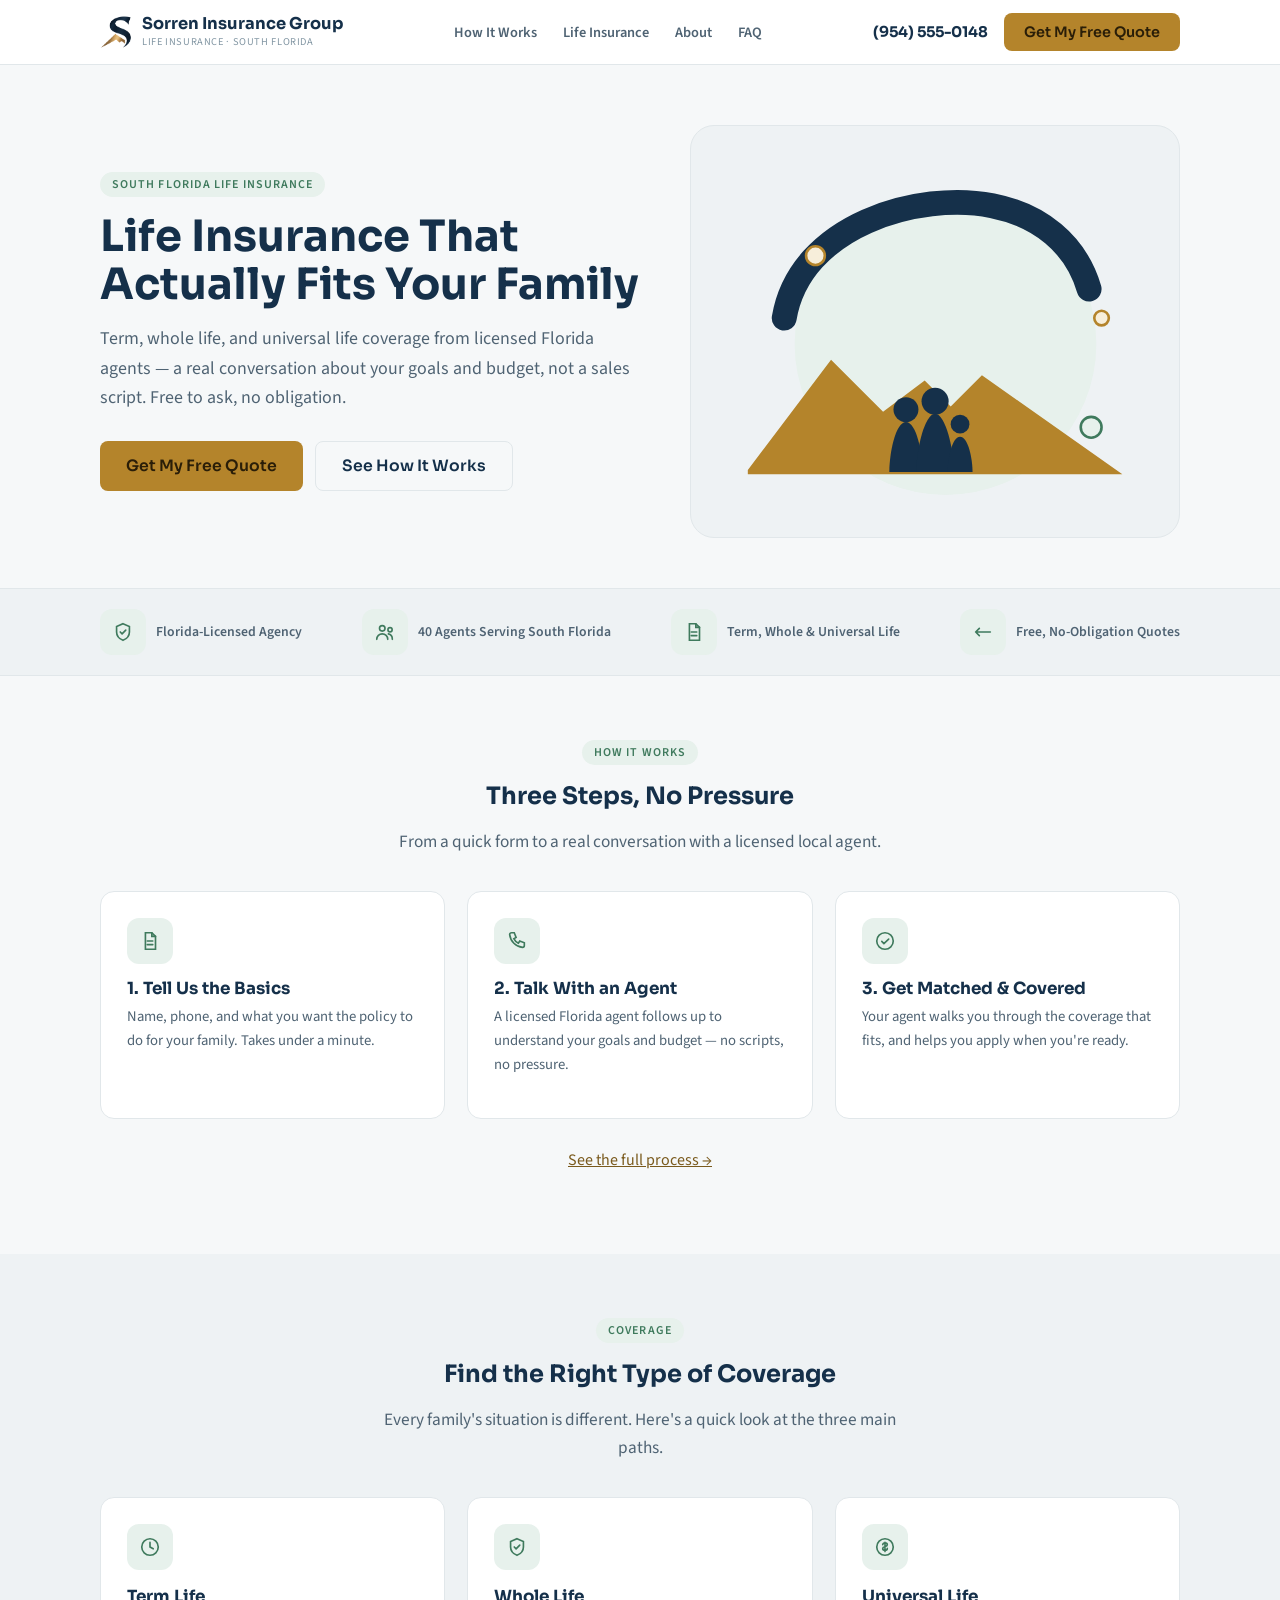
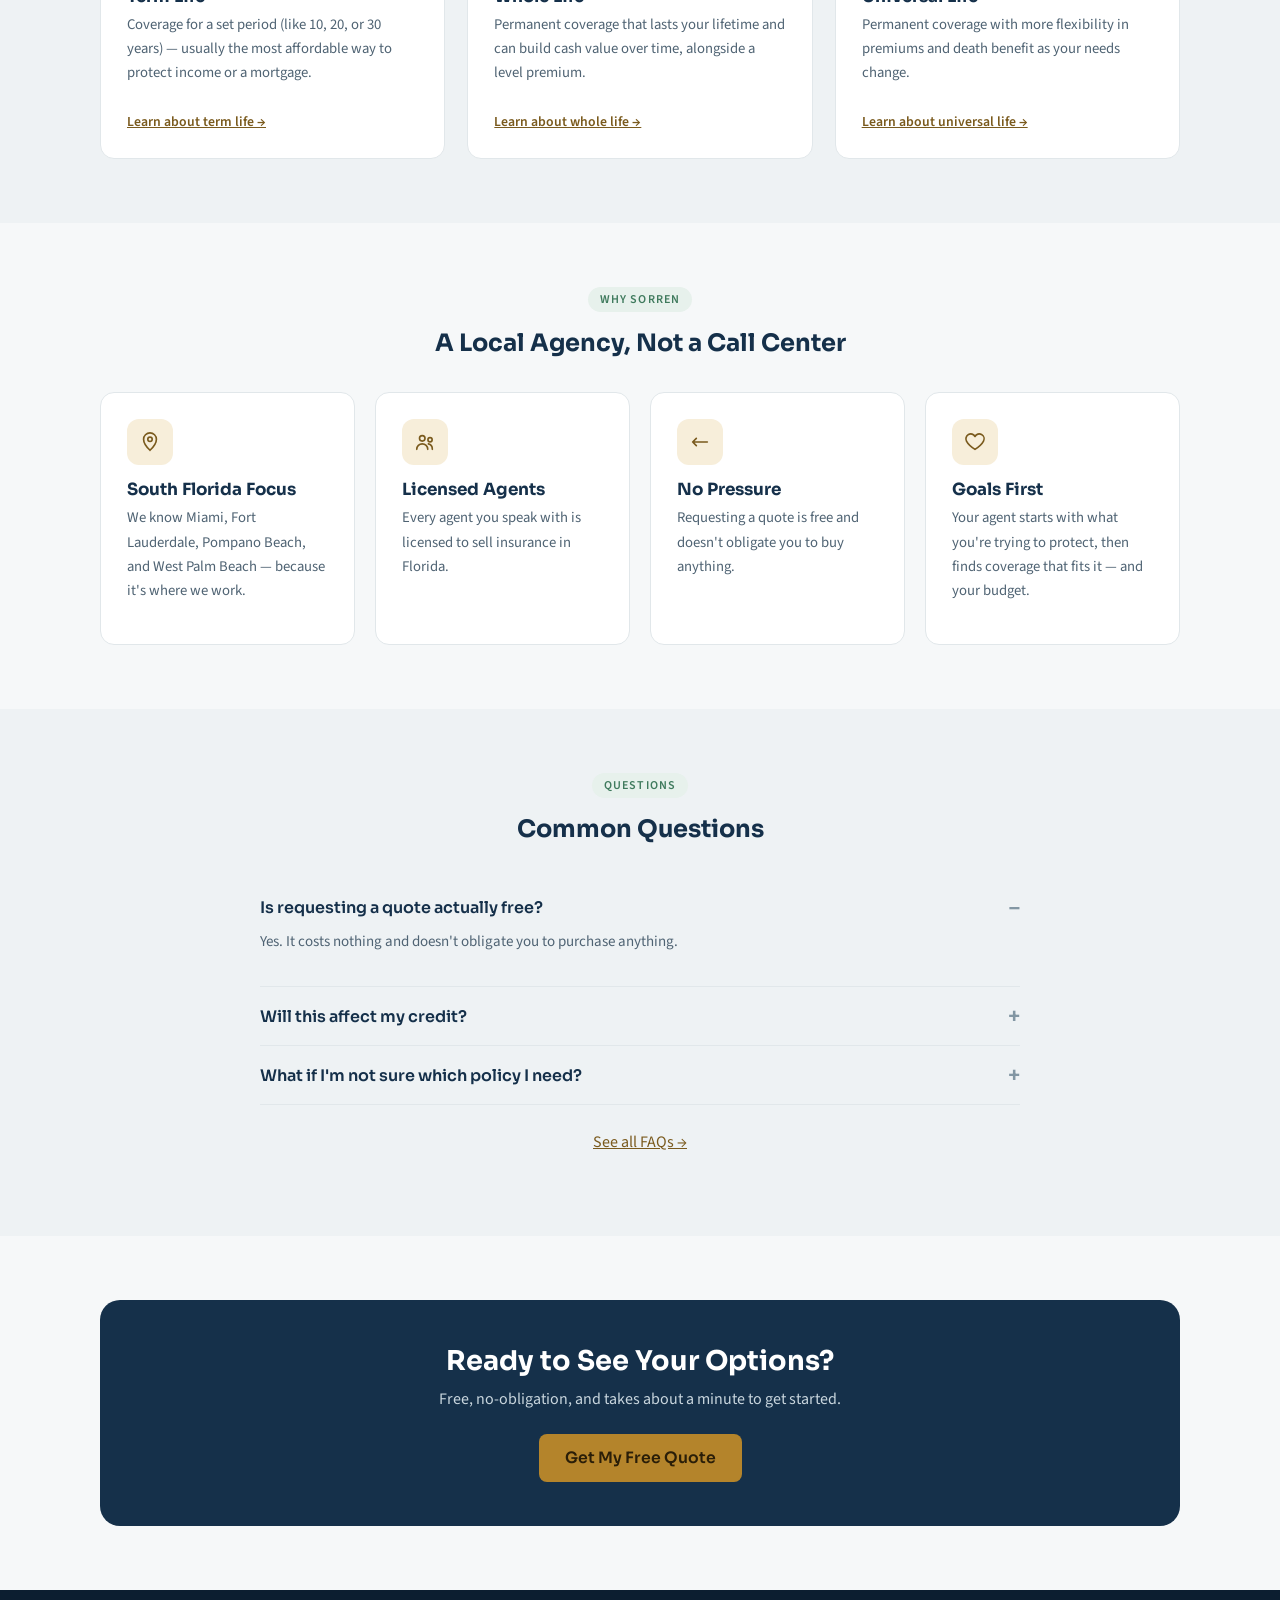
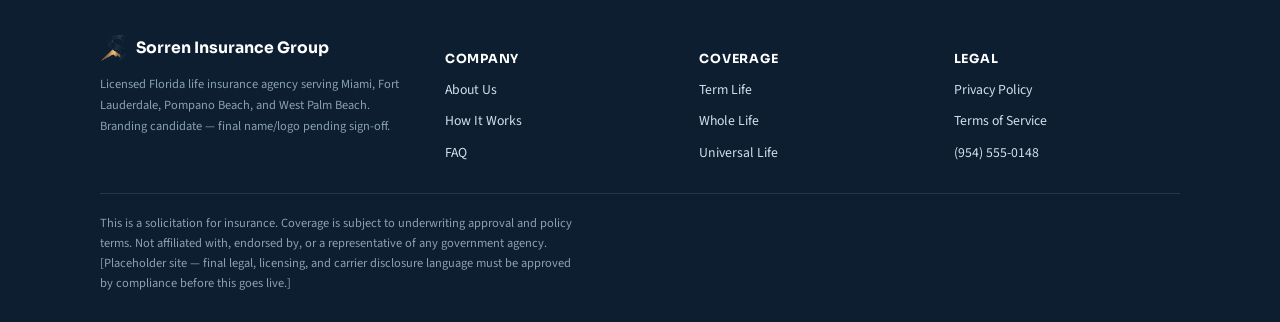
==== index.html @ 02ae3531 "Add files via upload" ====
<!doctype html>
<html lang="en">
<head>
<meta charset="utf-8">
<meta name="viewport" content="width=device-width,initial-scale=1">
<title>Sorren Insurance Group</title>
<style>

  :root{
    --navy:#15304A; --navy-deep:#0C1E30;
    --paper:#F6F8F9; --surface:#FFFFFF; --surface-2:#EEF2F4;
    --ink:#15304A; --ink-soft:#4F6373; --ink-faint:#8296A3;
    --line:#E1E7EA;
    --gold:#B4842B; --gold-soft:#F7EEDA; --gold-ink:#7A5A1D;
    --sage:#3F7A5D; --sage-soft:#E7F1EC;
    --warn:#A24E2E; --warn-soft:#F7E9E1;
    --link:#7A5A1D;
    --font-head:'Sora', 'Segoe UI', sans-serif;
    --font-body:'Source Sans 3', -apple-system, sans-serif;
  }
  @media (prefers-color-scheme: dark){
    :root:not([data-theme="light"]){
      --paper:#0B0E12; --surface:#14181D; --surface-2:#191E24;
      --ink:#ECEFF2; --ink-soft:#AEB8C2; --ink-faint:#77828C;
      --line:#262E36;
      --gold:#DDAE58; --gold-soft:#2C2313; --gold-ink:#E8C381;
      --sage:#6FB393; --sage-soft:#173327;
      --warn:#E08A63; --warn-soft:#3B2419;
      --navy:#8FB4D6;
      --link:#DDAE58;
    }
  }
  :root[data-theme="dark"]{
    --paper:#0B0E12; --surface:#14181D; --surface-2:#191E24;
    --ink:#ECEFF2; --ink-soft:#AEB8C2; --ink-faint:#77828C;
    --line:#262E36;
    --gold:#DDAE58; --gold-soft:#2C2313; --gold-ink:#E8C381;
    --sage:#6FB393; --sage-soft:#173327;
    --warn:#E08A63; --warn-soft:#3B2419;
    --navy:#8FB4D6;
    --link:#DDAE58;
  }
  @media (prefers-color-scheme: dark){
    :root:not([data-theme="light"]) .step-num{ background:var(--gold); color:#2A1E08; }
    :root:not([data-theme="light"]) .cta-banner{ background:var(--surface-2); border:1px solid var(--line); }
    :root:not([data-theme="light"]) .cta-banner h2{ color:var(--ink); }
    :root:not([data-theme="light"]) .cta-banner p{ color:var(--ink-soft); }
  }
  :root[data-theme="dark"] .step-num{ background:var(--gold); color:#2A1E08; }
  :root[data-theme="dark"] .cta-banner{ background:var(--surface-2); border:1px solid var(--line); }
  :root[data-theme="dark"] .cta-banner h2{ color:var(--ink); }
  :root[data-theme="dark"] .cta-banner p{ color:var(--ink-soft); }
  *{ box-sizing:border-box; }
  body{ background:var(--paper); color:var(--ink); font-family:var(--font-body); margin:0; }
  h1,h2,h3{ font-family:var(--font-head); color:var(--ink); text-wrap:balance; margin:0; }
  p,li{ color:var(--ink-soft); line-height:1.65; }
  a{ color:var(--link); }
  .wrap{ max-width:1120px; margin:0 auto; padding-inline:20px; }
  img{ max-width:100%; }
  [hidden]{ display:none !important; }


  header.site{ border-bottom:1px solid var(--line); background:var(--surface); position:sticky; top:0; z-index:20; }
  .nav-row{ display:flex; align-items:center; justify-content:space-between; gap:20px; padding-block:13px; }
  .brand{ display:flex; align-items:center; gap:10px; text-decoration:none; flex:none; }
  .brand img{ width:32px; height:34px; display:block; }
  .brand-name{ font-family:var(--font-head); font-weight:700; font-size:1.02rem; color:var(--ink); line-height:1.15; }
  .brand-sub{ font-size:.65rem; color:var(--ink-faint); letter-spacing:.06em; text-transform:uppercase; }
  nav.main-nav{ display:flex; align-items:center; gap:26px; }
  nav.main-nav a{ font-size:.9rem; font-weight:600; color:var(--ink-soft); text-decoration:none; }
  nav.main-nav a:hover{ color:var(--ink); }
  nav.main-nav a.current{ color:var(--gold-ink); }
  .nav-right{ display:flex; align-items:center; gap:16px; flex:none; }
  .nav-phone{ font-family:var(--font-head); font-weight:700; color:var(--navy); font-size:.92rem; text-decoration:none; white-space:nowrap; }
  .btn{ font-family:var(--font-head); font-weight:600; font-size:.9rem; padding:10px 20px; border-radius:8px; border:none; cursor:pointer; text-decoration:none; display:inline-flex; align-items:center; gap:8px; white-space:nowrap; }
  .btn-primary{ background:var(--gold); color:#2A1E08; }
  .btn-ghost{ background:transparent; color:var(--navy); border:1.5px solid var(--line); }
  .nav-toggle{ display:none; }
  @media (max-width:900px){
    nav.main-nav{ display:none; }
    .nav-phone{ display:none; }
  }

  section{ padding-block:64px; }
  section.tight{ padding-block:40px; }
  .eyebrow{ font-family:var(--font-body); font-size:.75rem; font-weight:600; letter-spacing:.09em; text-transform:uppercase; color:var(--sage); background:var(--sage-soft); display:inline-block; padding:4px 12px; border-radius:99px; margin-bottom:16px; }
  .center{ text-align:center; }
  .lede{ font-size:1.08rem; max-width:60ch; }
  .lede.center{ margin-inline:auto; }

  .icon-badge{ width:46px; height:46px; border-radius:12px; background:var(--sage-soft); color:var(--sage); display:flex; align-items:center; justify-content:center; flex:none; }
  .icon-badge svg{ width:22px; height:22px; }
  .icon-badge.gold{ background:var(--gold-soft); color:var(--gold-ink); }

  .grid-3{ display:grid; grid-template-columns:repeat(3,1fr); gap:22px; }
  .grid-4{ display:grid; grid-template-columns:repeat(4,1fr); gap:20px; }
  @media (max-width:900px){ .grid-3, .grid-4{ grid-template-columns:repeat(2,1fr); } }
  @media (max-width:600px){ .grid-3, .grid-4{ grid-template-columns:1fr; } }

  .card{ background:var(--surface); border:1px solid var(--line); border-radius:14px; padding:26px; }
  .card h3{ font-size:1.05rem; margin-top:14px; }
  .card p{ font-size:.92rem; margin-top:6px; }

  .trust-bar{ background:var(--surface-2); border-block:1px solid var(--line); }
  .trust-row{ display:flex; justify-content:space-between; gap:20px; padding-block:20px; flex-wrap:wrap; }
  .trust-item{ display:flex; align-items:center; gap:10px; font-size:.86rem; color:var(--ink-soft); font-weight:600; }
  .trust-item svg{ flex:none; color:var(--sage); }

  .step-row{ display:flex; gap:18px; align-items:flex-start; }
  .step-num{ width:38px; height:38px; border-radius:50%; background:var(--navy); color:#fff; font-family:var(--font-head); font-weight:700; display:flex; align-items:center; justify-content:center; flex:none; font-size:.95rem; }

  details{ border-bottom:1px solid var(--line); padding-block:16px; }
  summary{ font-family:var(--font-head); font-weight:600; cursor:pointer; font-size:1rem; list-style:none; display:flex; justify-content:space-between; align-items:center; gap:12px; color:var(--ink); }
  summary::-webkit-details-marker{ display:none; }
  summary::after{ content:"+"; font-size:1.3rem; color:var(--ink-faint); flex:none; }
  details[open] summary::after{ content:"\2013"; }
  details p{ margin-top:10px; font-size:.94rem; max-width:70ch; }

  table.compare{ width:100%; border-collapse:collapse; font-size:.9rem; background:var(--surface); border-radius:12px; overflow:hidden; border:1px solid var(--line); }
  table.compare th, table.compare td{ text-align:left; padding:13px 14px; border-bottom:1px solid var(--line); vertical-align:top; }
  table.compare th{ font-family:var(--font-head); background:var(--surface-2); color:var(--ink); font-size:.85rem; }
  table.compare tr:last-child td{ border-bottom:none; }
  .table-scroll{ overflow-x:auto; }

  .cta-banner{ background:var(--navy); border-radius:20px; padding:44px 36px; text-align:center; }
  .cta-banner h2{ color:#fff; font-size:1.7rem; }
  .cta-banner p{ color:#C9D6DE; margin-top:8px; }

  .disclaimer-inline{ background:var(--warn-soft); border:1px solid var(--warn); border-radius:12px; padding:14px 18px; font-size:.84rem; color:var(--warn); margin-block:18px; }

  footer.site{ background:var(--navy-deep); color:#B9CADA; padding-block:44px 28px; font-size:.85rem; }
  .footer-grid{ display:grid; grid-template-columns:1.4fr 1fr 1fr 1fr; gap:28px; padding-bottom:28px; }
  @media (max-width:760px){ .footer-grid{ grid-template-columns:1fr 1fr; } }
  .footer-brand{ display:flex; align-items:center; gap:10px; margin-bottom:10px; }
  .footer-brand img{ width:26px; height:28px; }
  .footer-brand-name{ font-family:var(--font-head); font-weight:700; color:#fff; font-size:.98rem; }
  footer.site h4{ font-family:var(--font-head); color:#fff; font-size:.78rem; text-transform:uppercase; letter-spacing:.06em; margin-bottom:12px; }
  footer.site ul{ list-style:none; padding:0; margin:0; display:flex; flex-direction:column; gap:9px; }
  footer.site a{ color:#CFE0EC; text-decoration:none; font-size:.86rem; }
  footer.site a:hover{ text-decoration:underline; }
  footer.site .fine{ color:#89A0B3; font-size:.78rem; }
  .footer-bottom{ border-top:1px solid #22374A; padding-top:20px; display:flex; justify-content:space-between; gap:16px; flex-wrap:wrap; }
  .footer-legal{ color:#8BA0B2; max-width:80ch; line-height:1.6; font-size:.78rem; }


  .hero{ padding-block:60px 50px; }
  .hero-grid{ display:grid; grid-template-columns:1.05fr .95fr; gap:48px; align-items:center; }
  @media (max-width:900px){ .hero-grid{ grid-template-columns:1fr; } }
  .hero h1{ font-size:2.7rem; line-height:1.1; }
  .hero .lede{ margin-top:16px; font-size:1.12rem; }
  .hero-actions{ display:flex; gap:12px; margin-top:28px; flex-wrap:wrap; }
  .hero-actions .btn{ padding:14px 26px; font-size:.98rem; }
  .hero-art{ background:var(--surface-2); border:1px solid var(--line); border-radius:24px; padding:36px; }
  .hero-art svg{ width:100%; height:auto; }
  .section-head{ max-width:640px; margin-bottom:34px; }
  .section-head.center{ margin-inline:auto; }
  .steps-preview{ display:grid; grid-template-columns:repeat(3,1fr); gap:22px; margin-top:30px; }
  @media (max-width:760px){ .steps-preview{ grid-template-columns:1fr; } }
  .type-card h3{ margin-top:16px; }
  .type-card a.learn{ font-size:.86rem; font-weight:600; display:inline-block; margin-top:12px; }
  .faq-preview details{ max-width:760px; margin-inline:auto; }

</style>
<link rel="stylesheet" href="https://fonts.googleapis.com/css2?family=Sora:wght@600;700;800&family=Source+Sans+3:wght@400;500;600&display=swap">
</head>
<body>

<header class="site">
  <div class="wrap nav-row">
    <a class="brand" href="index.html">
      <img src="[data-uri]" alt="Sorren Insurance Group" class="" width="39" height="34">
      <div>
        <div class="brand-name">Sorren Insurance Group</div>
        <div class="brand-sub">Life Insurance · South Florida</div>
      </div>
    </a>
    <nav class="main-nav">
      <a href="how-it-works.html">How It Works</a>
      <a href="life-insurance.html">Life Insurance</a>
      <a href="about.html">About</a>
      <a href="faq.html">FAQ</a>
    </nav>
    <div class="nav-right">
      <a class="nav-phone" href="tel:19545550148">(954) 555-0148</a>
      <a class="btn btn-primary" href="get-quote.html">Get My Free Quote</a>
    </div>
  </div>
</header>


<section class="hero">
  <div class="wrap hero-grid">
    <div>
      <span class="eyebrow">South Florida Life Insurance</span>
      <h1>Life Insurance That Actually Fits Your Family</h1>
      <p class="lede">Term, whole life, and universal life coverage from licensed Florida agents — a real conversation about your goals and budget, not a sales script. Free to ask, no obligation.</p>
      <div class="hero-actions">
        <a class="btn btn-primary" href="get-quote.html">Get My Free Quote</a>
        <a class="btn btn-ghost" href="how-it-works.html">See How It Works</a>
      </div>
    </div>
    <div class="hero-art" aria-hidden="true">
      <svg viewBox="0 0 400 320" fill="none">
        <circle cx="210" cy="175" r="145" fill="var(--sage-soft)"/>
        <path d="M20 300 L20 296 L100 190 L150 240 L190 210 L215 235 L245 205 L380 300 Z" fill="var(--gold)"/>
        <path d="M55 150 C 70 60, 185 28, 255 42 C 300 51, 335 78, 348 122" stroke="var(--navy)" stroke-width="24" stroke-linecap="round" fill="none"/>
        <g fill="var(--navy)">
          <circle cx="172" cy="238" r="12"/>
          <path d="M156 298 C156 280 162 250 172 250 C182 250 188 280 188 298 Z"/>
          <circle cx="200" cy="230" r="13"/>
          <path d="M182 298 C182 276 190 242 200 242 C210 242 218 276 218 298 Z"/>
          <circle cx="224" cy="252" r="9"/>
          <path d="M212 298 C212 286 216 264 224 264 C232 264 236 286 236 298 Z"/>
        </g>
        <circle cx="85" cy="90" r="9" fill="var(--gold-soft)" stroke="var(--gold)" stroke-width="2.5"/>
        <circle cx="350" cy="255" r="10" fill="var(--sage-soft)" stroke="var(--sage)" stroke-width="2.5"/>
        <circle cx="360" cy="150" r="7" fill="var(--gold-soft)" stroke="var(--gold)" stroke-width="2.5"/>
      </svg>
    </div>
  </div>
</section>

<div class="trust-bar">
  <div class="wrap trust-row">
    <div class="trust-item"><div class="icon-badge"><svg viewBox="0 0 24 24" fill="none" stroke="currentColor" stroke-width="1.8"><path d="M12 3l7 3v6c0 4.5-3 7.5-7 9-4-1.5-7-4.5-7-9V6l7-3z"/><path d="M9 12l2 2 4-4" stroke-linecap="round" stroke-linejoin="round"/></svg></div> Florida-Licensed Agency</div>
    <div class="trust-item"><div class="icon-badge"><svg viewBox="0 0 24 24" fill="none" stroke="currentColor" stroke-width="1.8"><circle cx="9" cy="8" r="3"/><path d="M3 20c0-3.3 2.7-6 6-6s6 2.7 6 6" stroke-linecap="round"/><circle cx="17.5" cy="9.5" r="2.3"/><path d="M15.7 14.1c2.5.4 4.3 2.4 4.3 5.9" stroke-linecap="round"/></svg></div> 40 Agents Serving South Florida</div>
    <div class="trust-item"><div class="icon-badge"><svg viewBox="0 0 24 24" fill="none" stroke="currentColor" stroke-width="1.8"><path d="M7 3h7l4 4v14H7z"/><path d="M14 3v4h4M9 12h6M9 16h6" stroke-linecap="round"/></svg></div> Term, Whole &amp; Universal Life</div>
    <div class="trust-item"><div class="icon-badge"><svg viewBox="0 0 24 24" fill="none" stroke="currentColor" stroke-width="1.8"><path d="M4 12h16M4 12l4-4M4 12l4 4" stroke-linecap="round" stroke-linejoin="round"/></svg></div> Free, No-Obligation Quotes</div>
  </div>
</div>

<section>
  <div class="wrap">
    <div class="section-head center">
      <span class="eyebrow">How It Works</span>
      <h2>Three Steps, No Pressure</h2>
      <p class="lede center">From a quick form to a real conversation with a licensed local agent.</p>
    </div>
    <div class="steps-preview">
      <div class="card">
        <div class="icon-badge"><svg viewBox="0 0 24 24" fill="none" stroke="currentColor" stroke-width="1.8"><path d="M7 3h7l4 4v14H7z"/><path d="M14 3v4h4M9 12h6M9 16h6" stroke-linecap="round"/></svg></div>
        <h3>1. Tell Us the Basics</h3>
        <p>Name, phone, and what you want the policy to do for your family. Takes under a minute.</p>
      </div>
      <div class="card">
        <div class="icon-badge"><svg viewBox="0 0 24 24" fill="none" stroke="currentColor" stroke-width="1.8"><path d="M6 3h3l2 5-2.5 1.5a11 11 0 0 0 5 5L15 12l5 2v3a2 2 0 0 1-2 2A16 16 0 0 1 4 5a2 2 0 0 1 2-2z"/></svg></div>
        <h3>2. Talk With an Agent</h3>
        <p>A licensed Florida agent follows up to understand your goals and budget — no scripts, no pressure.</p>
      </div>
      <div class="card">
        <div class="icon-badge"><svg viewBox="0 0 24 24" fill="none" stroke="currentColor" stroke-width="1.8"><circle cx="12" cy="12" r="9"/><path d="M8.5 12.5l2.3 2.3L16 10" stroke-linecap="round" stroke-linejoin="round"/></svg></div>
        <h3>3. Get Matched &amp; Covered</h3>
        <p>Your agent walks you through the coverage that fits, and helps you apply when you're ready.</p>
      </div>
    </div>
    <p class="center" style="margin-top:28px;"><a href="how-it-works.html">See the full process →</a></p>
  </div>
</section>

<section style="background:var(--surface-2);">
  <div class="wrap">
    <div class="section-head center">
      <span class="eyebrow">Coverage</span>
      <h2>Find the Right Type of Coverage</h2>
      <p class="lede center">Every family's situation is different. Here's a quick look at the three main paths.</p>
    </div>
    <div class="grid-3">
      <div class="card type-card">
        <div class="icon-badge"><svg viewBox="0 0 24 24" fill="none" stroke="currentColor" stroke-width="1.8"><circle cx="12" cy="12" r="9"/><path d="M12 7v5l3.5 2" stroke-linecap="round"/></svg></div>
        <h3>Term Life</h3>
        <p>Coverage for a set period (like 10, 20, or 30 years) — usually the most affordable way to protect income or a mortgage.</p>
        <a class="learn" href="life-insurance.html#term">Learn about term life →</a>
      </div>
      <div class="card type-card">
        <div class="icon-badge"><svg viewBox="0 0 24 24" fill="none" stroke="currentColor" stroke-width="1.8"><path d="M12 3l7 3v6c0 4.5-3 7.5-7 9-4-1.5-7-4.5-7-9V6l7-3z"/><path d="M9 12l2 2 4-4" stroke-linecap="round" stroke-linejoin="round"/></svg></div>
        <h3>Whole Life</h3>
        <p>Permanent coverage that lasts your lifetime and can build cash value over time, alongside a level premium.</p>
        <a class="learn" href="life-insurance.html#whole">Learn about whole life →</a>
      </div>
      <div class="card type-card">
        <div class="icon-badge"><svg viewBox="0 0 24 24" fill="none" stroke="currentColor" stroke-width="1.8"><circle cx="12" cy="12" r="9"/><path d="M12 7v10M9.5 9.5c0-1.4 1.2-2 2.5-2s2.5.7 2.5 2-1.2 1.7-2.5 2-2.5.6-2.5 2 1.2 2 2.5 2 2.5-.6 2.5-2" stroke-linecap="round"/></svg></div>
        <h3>Universal Life</h3>
        <p>Permanent coverage with more flexibility in premiums and death benefit as your needs change.</p>
        <a class="learn" href="life-insurance.html#universal">Learn about universal life →</a>
      </div>
    </div>
  </div>
</section>

<section>
  <div class="wrap">
    <div class="section-head center">
      <span class="eyebrow">Why Sorren</span>
      <h2>A Local Agency, Not a Call Center</h2>
    </div>
    <div class="grid-4">
      <div class="card">
        <div class="icon-badge gold"><svg viewBox="0 0 24 24" fill="none" stroke="currentColor" stroke-width="1.8"><path d="M12 21s7-6.5 7-12a7 7 0 1 0-14 0c0 5.5 7 12 7 12z"/><circle cx="12" cy="9" r="2.4"/></svg></div>
        <h3>South Florida Focus</h3>
        <p>We know Miami, Fort Lauderdale, Pompano Beach, and West Palm Beach — because it's where we work.</p>
      </div>
      <div class="card">
        <div class="icon-badge gold"><svg viewBox="0 0 24 24" fill="none" stroke="currentColor" stroke-width="1.8"><circle cx="9" cy="8" r="3"/><path d="M3 20c0-3.3 2.7-6 6-6s6 2.7 6 6" stroke-linecap="round"/><circle cx="17.5" cy="9.5" r="2.3"/><path d="M15.7 14.1c2.5.4 4.3 2.4 4.3 5.9" stroke-linecap="round"/></svg></div>
        <h3>Licensed Agents</h3>
        <p>Every agent you speak with is licensed to sell insurance in Florida.</p>
      </div>
      <div class="card">
        <div class="icon-badge gold"><svg viewBox="0 0 24 24" fill="none" stroke="currentColor" stroke-width="1.8"><path d="M4 12h16M4 12l4-4M4 12l4 4" stroke-linecap="round" stroke-linejoin="round"/></svg></div>
        <h3>No Pressure</h3>
        <p>Requesting a quote is free and doesn't obligate you to buy anything.</p>
      </div>
      <div class="card">
        <div class="icon-badge gold"><svg viewBox="0 0 24 24" fill="none" stroke="currentColor" stroke-width="1.8"><path d="M12 20s-7-4.5-9.3-9A5 5 0 0 1 12 6a5 5 0 0 1 9.3 5c-2.3 4.5-9.3 9-9.3 9z" stroke-linejoin="round"/></svg></div>
        <h3>Goals First</h3>
        <p>Your agent starts with what you're trying to protect, then finds coverage that fits it — and your budget.</p>
      </div>
    </div>
  </div>
</section>

<section style="background:var(--surface-2);">
  <div class="wrap">
    <div class="section-head center">
      <span class="eyebrow">Questions</span>
      <h2>Common Questions</h2>
    </div>
    <div class="faq-preview">
      <details open>
        <summary>Is requesting a quote actually free?</summary>
        <p>Yes. It costs nothing and doesn't obligate you to purchase anything.</p>
      </details>
      <details>
        <summary>Will this affect my credit?</summary>
        <p>No. Requesting a life insurance quote does not involve a credit check or affect your credit score.</p>
      </details>
      <details>
        <summary>What if I'm not sure which policy I need?</summary>
        <p>That's normal — your agent will walk you through term, whole life, and universal life based on your goals.</p>
      </details>
    </div>
    <p class="center" style="margin-top:24px;"><a href="faq.html">See all FAQs →</a></p>
  </div>
</section>

<section>
  <div class="wrap">
    <div class="cta-banner">
      <h2>Ready to See Your Options?</h2>
      <p>Free, no-obligation, and takes about a minute to get started.</p>
      <div class="hero-actions" style="justify-content:center; margin-top:22px;">
        <a class="btn btn-primary" href="get-quote.html">Get My Free Quote</a>
      </div>
    </div>
  </div>
</section>


<footer class="site">
  <div class="wrap">
    <div class="footer-grid">
      <div>
        <div class="footer-brand">
          <img src="[data-uri]" alt="Sorren Insurance Group" class="" width="32" height="28">
          <div class="footer-brand-name">Sorren Insurance Group</div>
        </div>
        <p class="fine">Licensed Florida life insurance agency serving Miami, Fort Lauderdale, Pompano Beach, and West Palm Beach. Branding candidate — final name/logo pending sign-off.</p>
      </div>
      <div>
        <h4>Company</h4>
        <ul>
          <li><a href="about.html">About Us</a></li>
          <li><a href="how-it-works.html">How It Works</a></li>
          <li><a href="faq.html">FAQ</a></li>
        </ul>
      </div>
      <div>
        <h4>Coverage</h4>
        <ul>
          <li><a href="life-insurance.html#term">Term Life</a></li>
          <li><a href="life-insurance.html#whole">Whole Life</a></li>
          <li><a href="life-insurance.html#universal">Universal Life</a></li>
        </ul>
      </div>
      <div>
        <h4>Legal</h4>
        <ul>
          <li><a href="https://claude.ai/artifact/PqxRA8TkkdFFUXMsoxkQbB" target="_blank">Privacy Policy</a></li>
          <li><a href="https://claude.ai/artifact/SQXw7WWqdVjv9NLFaGHkBw" target="_blank">Terms of Service</a></li>
          <li><a href="tel:19545550148">(954) 555-0148</a></li>
        </ul>
      </div>
    </div>
    <div class="footer-bottom">
      <div class="footer-legal">This is a solicitation for insurance. Coverage is subject to underwriting approval and policy terms. Not affiliated with, endorsed by, or a representative of any government agency. [Placeholder site — final legal, licensing, and carrier disclosure language must be approved by compliance before this goes live.]</div>
    </div>
  </div>
</footer>

</body>
</html>
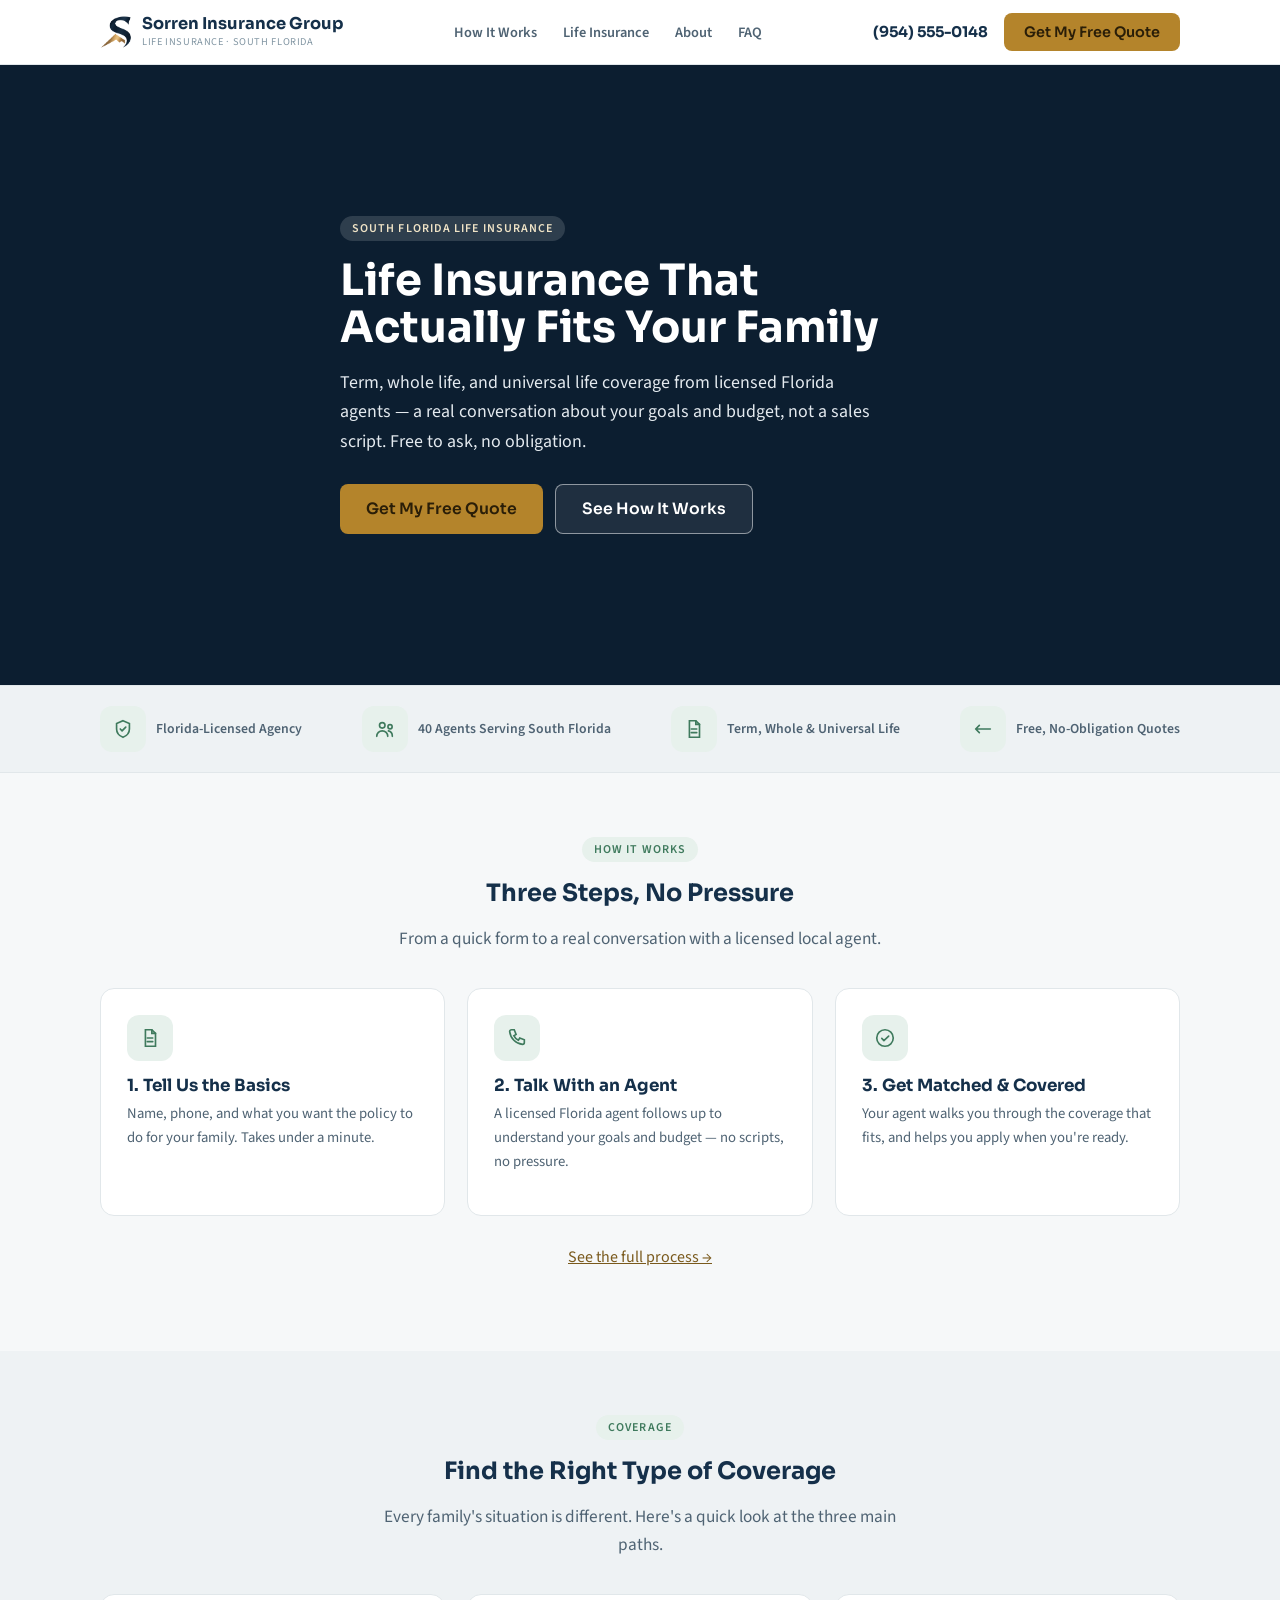
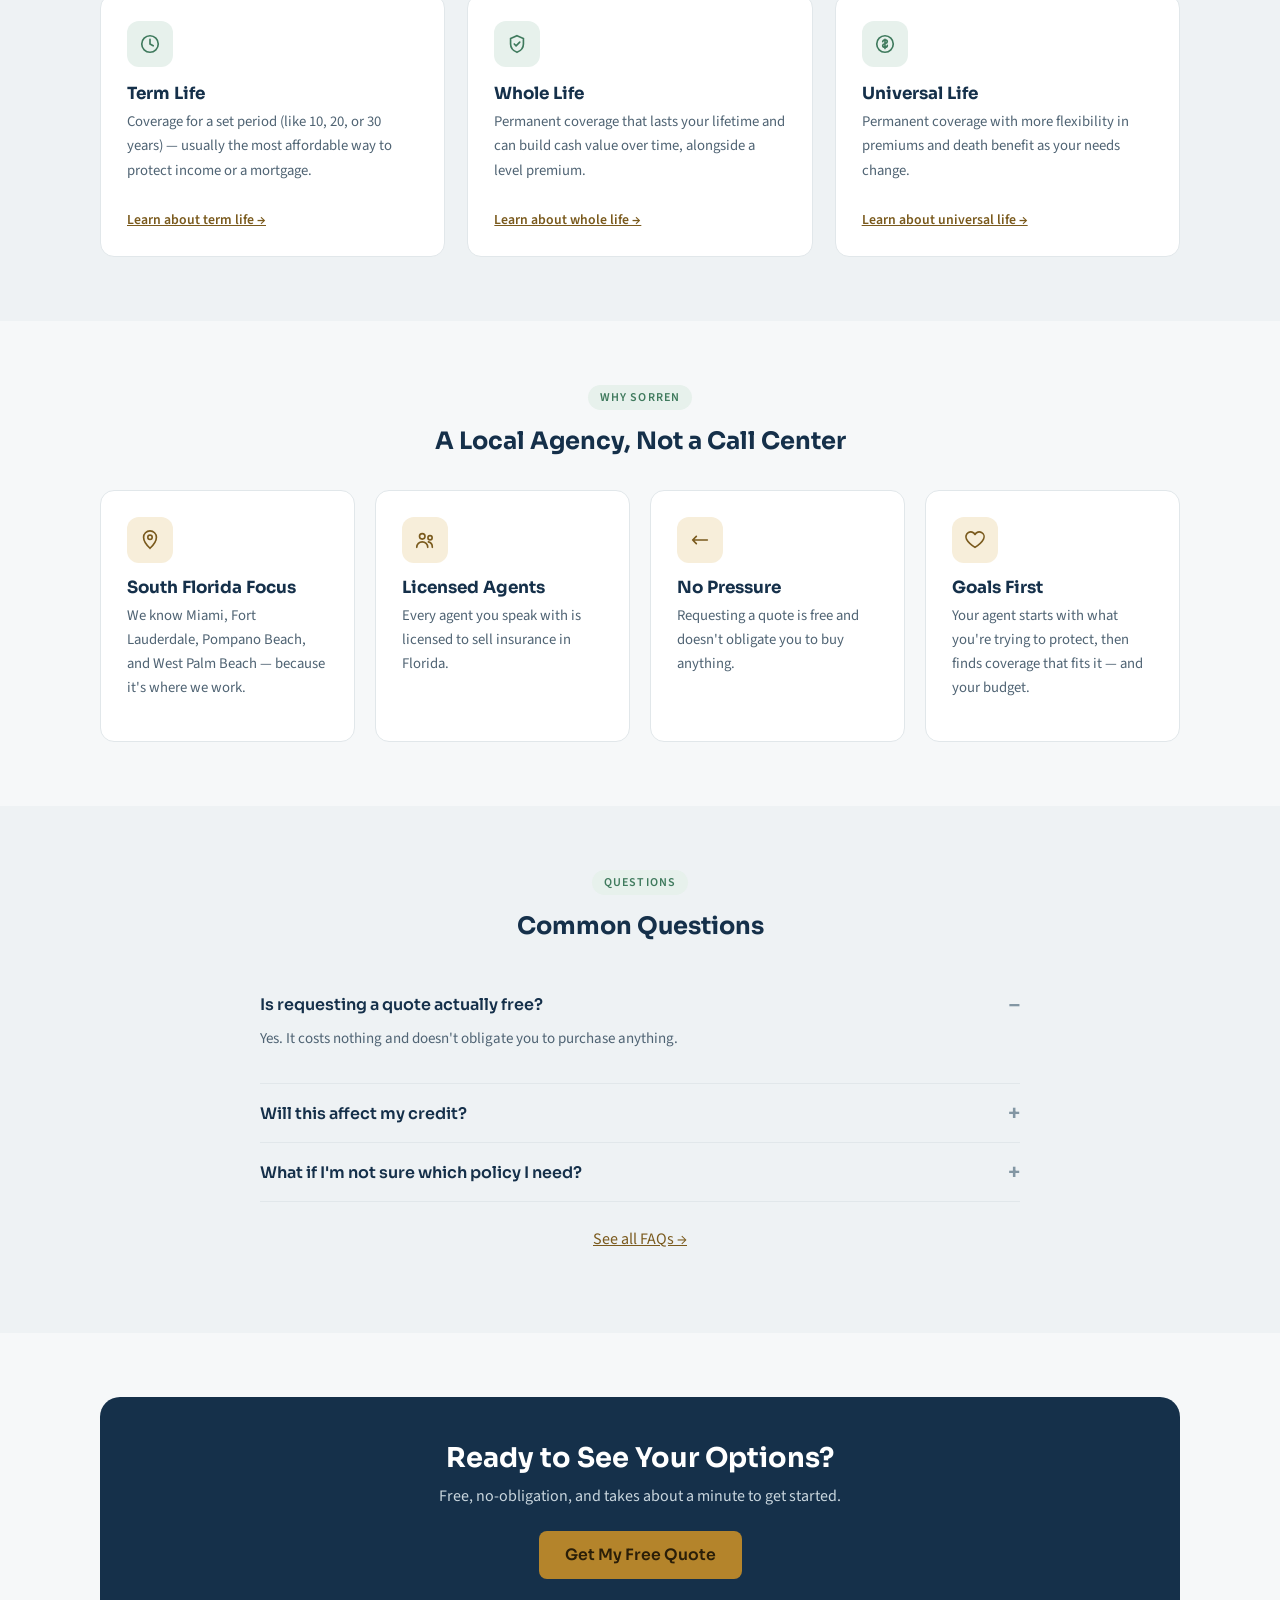
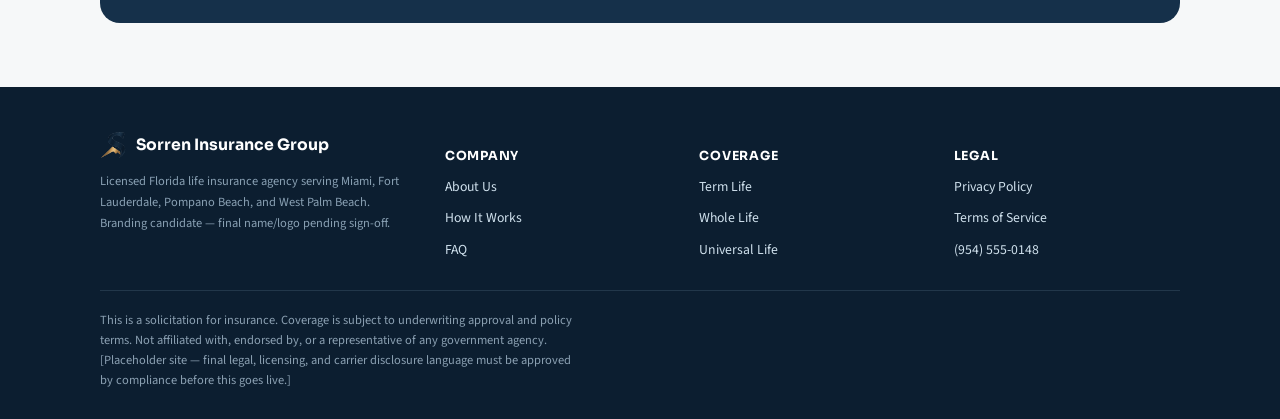
==== commit f6c08822: "Update index.html" ====
--- a/index.html
+++ b/index.html
@@ -143,15 +143,16 @@
   .footer-legal{ color:#8BA0B2; max-width:80ch; line-height:1.6; font-size:.78rem; }
 
 
-  .hero{ padding-block:60px 50px; }
-  .hero-grid{ display:grid; grid-template-columns:1.05fr .95fr; gap:48px; align-items:center; }
-  @media (max-width:900px){ .hero-grid{ grid-template-columns:1fr; } }
-  .hero h1{ font-size:2.7rem; line-height:1.1; }
-  .hero .lede{ margin-top:16px; font-size:1.12rem; }
+  .hero-photo{ position:relative; min-height:620px; display:flex; align-items:center; background-color:#0C1E30; background-size:cover; background-position:center; overflow:hidden; }
+  .hero-photo-overlay{ position:absolute; inset:0; background:linear-gradient(100deg, rgba(12,30,48,.92) 0%, rgba(12,30,48,.80) 34%, rgba(12,30,48,.42) 64%, rgba(12,30,48,.12) 100%); }
+  .hero-photo-content{ position:relative; z-index:1; max-width:640px; padding-block:70px; }
+  .hero-photo .eyebrow{ background:rgba(255,255,255,.14); color:#EFE3C6; }
+  .hero-photo h1{ color:#fff; font-size:2.7rem; line-height:1.1; }
+  .hero-photo .lede{ margin-top:16px; font-size:1.12rem; color:#E4EAEF; }
   .hero-actions{ display:flex; gap:12px; margin-top:28px; flex-wrap:wrap; }
   .hero-actions .btn{ padding:14px 26px; font-size:.98rem; }
-  .hero-art{ background:var(--surface-2); border:1px solid var(--line); border-radius:24px; padding:36px; }
-  .hero-art svg{ width:100%; height:auto; }
+  .hero-photo .btn-ghost{ background:rgba(255,255,255,.08); color:#fff; border:1.5px solid rgba(255,255,255,.5); }
+  @media (max-width:760px){ .hero-photo{ min-height:auto; } .hero-photo-content{ padding-block:52px 40px; } .hero-photo h1{ font-size:2.1rem; } }
   .section-head{ max-width:640px; margin-bottom:34px; }
   .section-head.center{ margin-inline:auto; }
   .steps-preview{ display:grid; grid-template-columns:repeat(3,1fr); gap:22px; margin-top:30px; }
@@ -188,37 +189,34 @@
 </header>
 
 
-<section class="hero">
-  <div class="wrap hero-grid">
-    <div>
-      <span class="eyebrow">South Florida Life Insurance</span>
-      <h1>Life Insurance That Actually Fits Your Family</h1>
-      <p class="lede">Term, whole life, and universal life coverage from licensed Florida agents — a real conversation about your goals and budget, not a sales script. Free to ask, no obligation.</p>
-      <div class="hero-actions">
-        <a class="btn btn-primary" href="get-quote.html">Get My Free Quote</a>
-        <a class="btn btn-ghost" href="how-it-works.html">See How It Works</a>
-      </div>
-    </div>
-    <div class="hero-art" aria-hidden="true">
-      <svg viewBox="0 0 400 320" fill="none">
-        <circle cx="210" cy="175" r="145" fill="var(--sage-soft)"/>
-        <path d="M20 300 L20 296 L100 190 L150 240 L190 210 L215 235 L245 205 L380 300 Z" fill="var(--gold)"/>
-        <path d="M55 150 C 70 60, 185 28, 255 42 C 300 51, 335 78, 348 122" stroke="var(--navy)" stroke-width="24" stroke-linecap="round" fill="none"/>
-        <g fill="var(--navy)">
-          <circle cx="172" cy="238" r="12"/>
-          <path d="M156 298 C156 280 162 250 172 250 C182 250 188 280 188 298 Z"/>
-          <circle cx="200" cy="230" r="13"/>
-          <path d="M182 298 C182 276 190 242 200 242 C210 242 218 276 218 298 Z"/>
-          <circle cx="224" cy="252" r="9"/>
-          <path d="M212 298 C212 286 216 264 224 264 C232 264 236 286 236 298 Z"/>
-        </g>
-        <circle cx="85" cy="90" r="9" fill="var(--gold-soft)" stroke="var(--gold)" stroke-width="2.5"/>
-        <circle cx="350" cy="255" r="10" fill="var(--sage-soft)" stroke="var(--sage)" stroke-width="2.5"/>
-        <circle cx="360" cy="150" r="7" fill="var(--gold-soft)" stroke="var(--gold)" stroke-width="2.5"/>
-      </svg>
-    </div>
-  </div>
-</section>
+<section class="hero-photo" id="heroPhoto">
+  <div class="hero-photo-overlay"></div>
+  <div class="wrap hero-photo-content">
+    <span class="eyebrow">South Florida Life Insurance</span>
+    <h1>Life Insurance That Actually Fits Your Family</h1>
+    <p class="lede">Term, whole life, and universal life coverage from licensed Florida agents — a real conversation about your goals and budget, not a sales script. Free to ask, no obligation.</p>
+    <div class="hero-actions">
+      <a class="btn btn-primary" href="get-quote.html">Get My Free Quote</a>
+      <a class="btn btn-ghost" href="how-it-works.html">See How It Works</a>
+    </div>
+  </div>
+</section>
+<script>
+try{
+  var heroPhotos = [
+    "https://images.unsplash.com/photo-1496275068113-fff8c90750d1?ixid=M3wxMjA3fDB8MXxhbGx8fHx8fHx8fHwxNzkwMTcxNTYzfA&ixlib=rb-4.1.0&auto=format&fit=crop&w=2400&q=80",
+    "https://images.unsplash.com/photo-1624272864537-8ecc72b67958?ixid=M3wxMjA3fDB8MXxhbGx8fHx8fHx8fHwxNzkwMTkwNDMwfA&ixlib=rb-4.1.0&auto=format&fit=crop&w=2400&q=80",
+    "https://images.unsplash.com/photo-1777454318093-da65616829df?ixid=M3wxMjA3fDB8MXxhbGx8fHx8fHx8fHwxNzkwMjE3NzE1fA&ixlib=rb-4.1.0&auto=format&fit=crop&w=2400&q=80",
+    "https://images.unsplash.com/photo-1752652015532-ab8f793bdaf4?ixid=M3wxMjA3fDB8MXxhbGx8fHx8fHx8fHwxNzkwMTc3OTg3fA&ixlib=rb-4.1.0&auto=format&fit=crop&w=2400&q=80",
+    "https://images.unsplash.com/photo-1529180979161-06b8b6d6f2be?ixid=M3wxMjA3fDB8MXxhbGx8fHx8fHx8fHwxNzkwMTc4MTg4fA&ixlib=rb-4.1.0&auto=format&fit=crop&w=2400&q=80"
+  ];
+  var pick = heroPhotos[Math.floor(Math.random() * heroPhotos.length)];
+  var heroEl = document.getElementById('heroPhoto');
+  var img = new Image();
+  img.onload = function(){ heroEl.style.backgroundImage = "url('" + pick + "')"; };
+  img.src = pick;
+}catch(err){}
+</script>
 
 <div class="trust-bar">
   <div class="wrap trust-row">
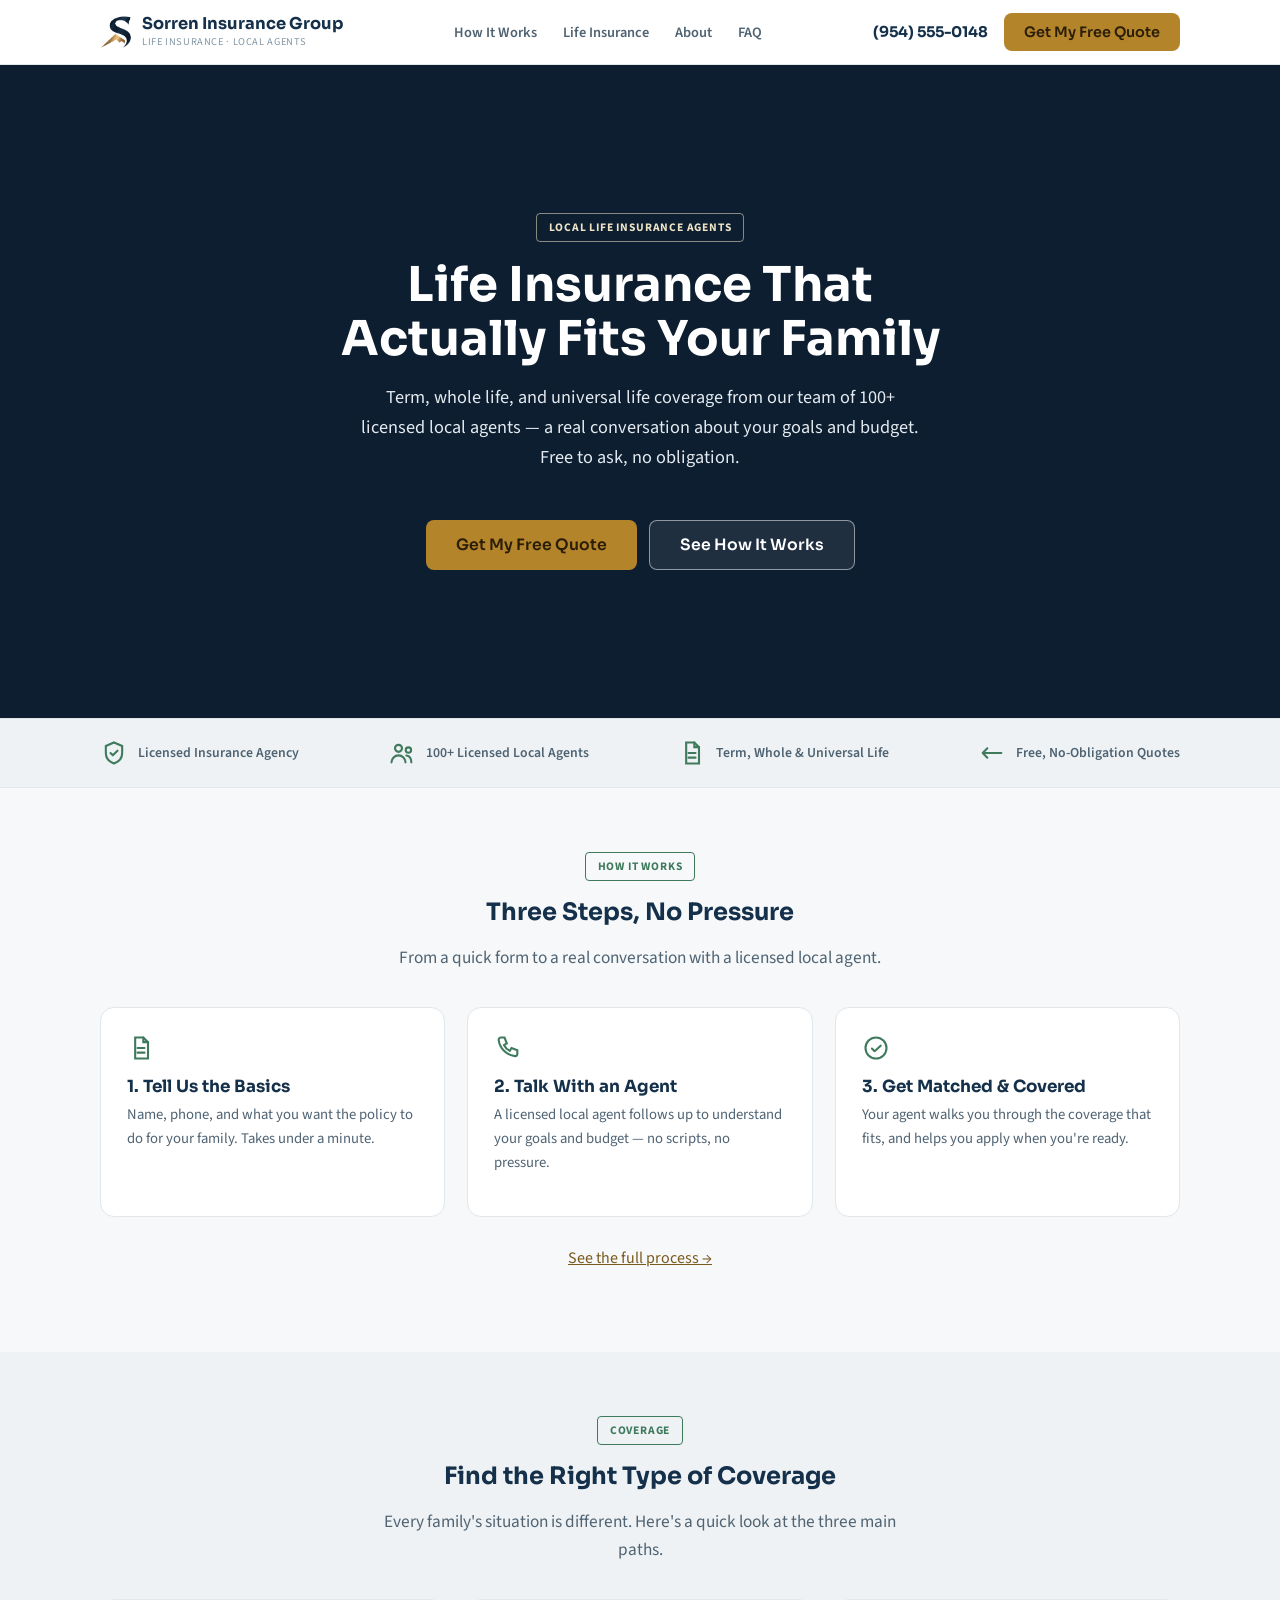
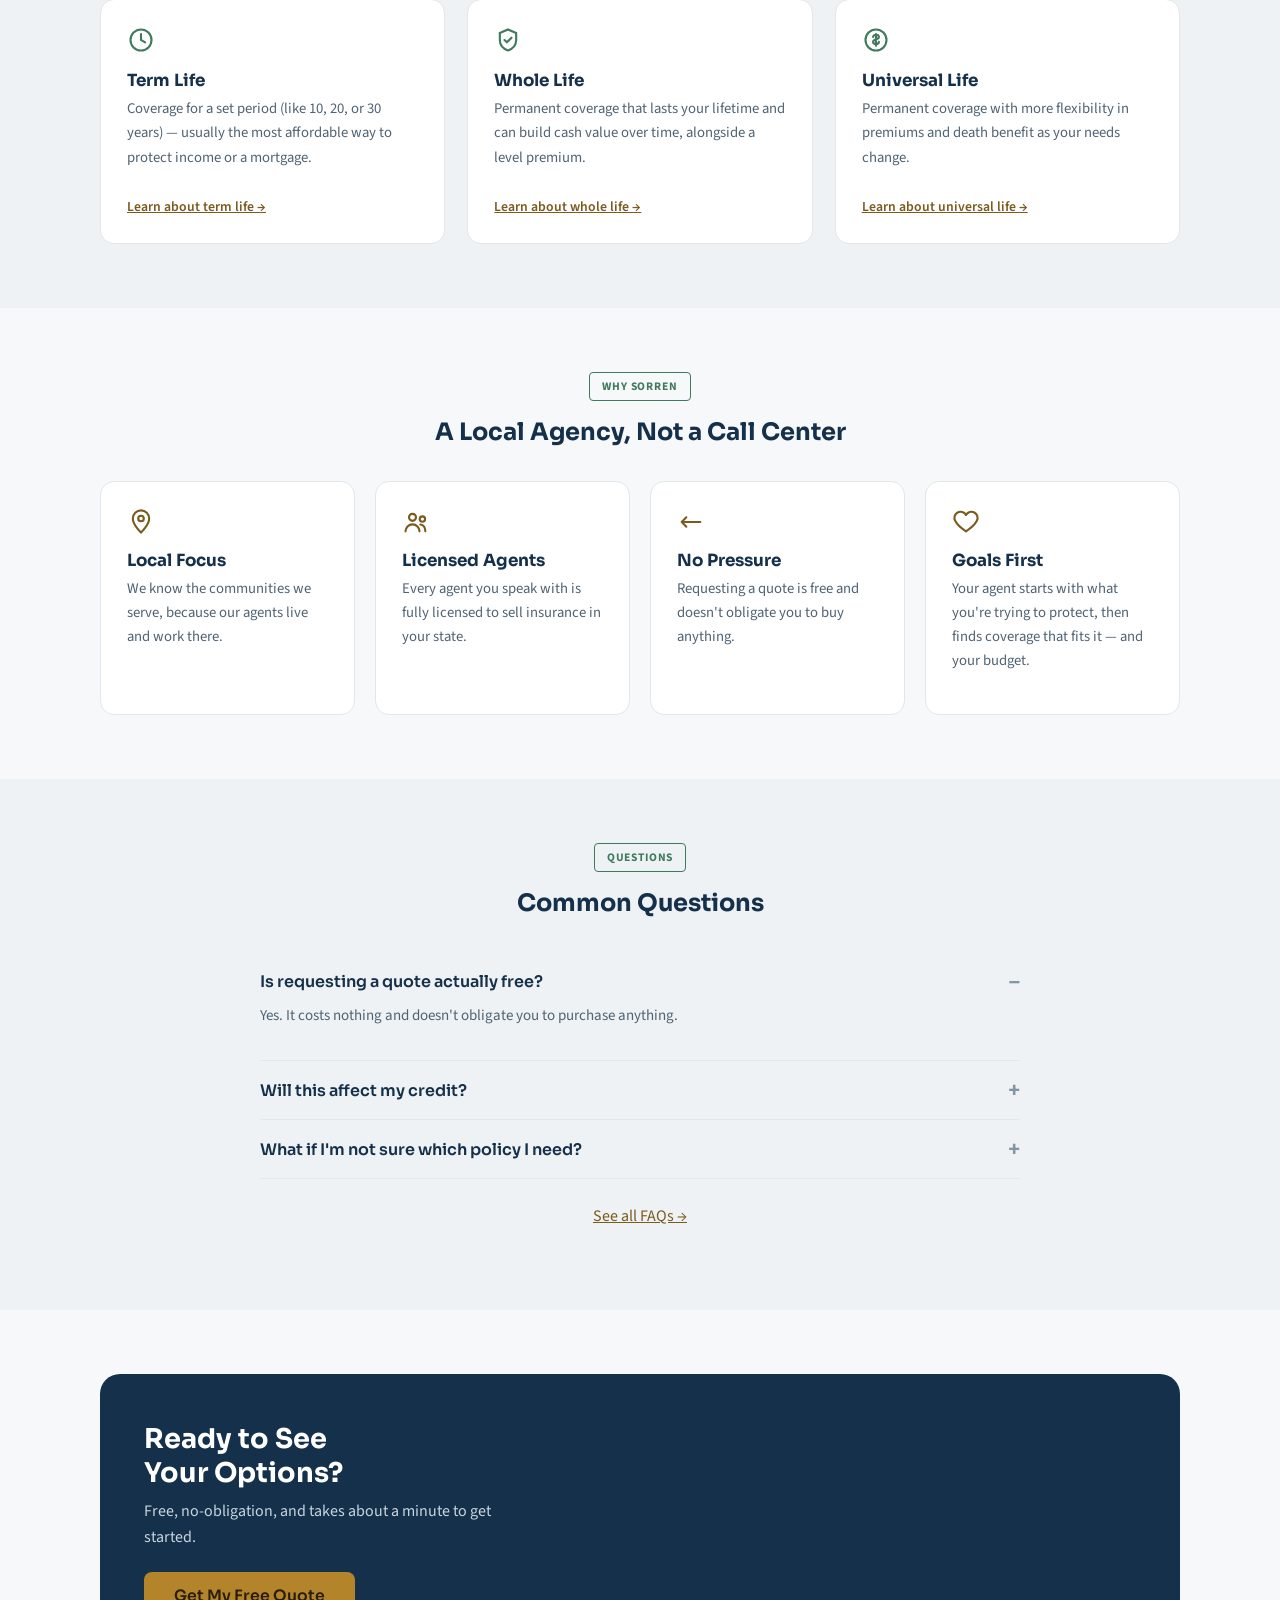
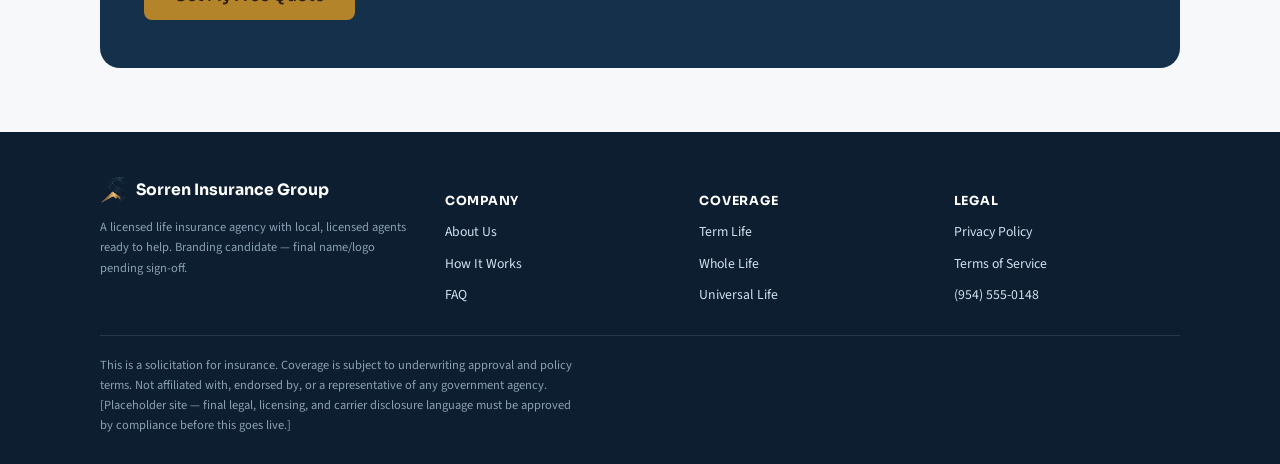
==== commit b069458c: "Update index.html" ====
--- a/index.html
+++ b/index.html
@@ -83,14 +83,14 @@
 
   section{ padding-block:64px; }
   section.tight{ padding-block:40px; }
-  .eyebrow{ font-family:var(--font-body); font-size:.75rem; font-weight:600; letter-spacing:.09em; text-transform:uppercase; color:var(--sage); background:var(--sage-soft); display:inline-block; padding:4px 12px; border-radius:99px; margin-bottom:16px; }
+  .eyebrow{ font-family:var(--font-body); font-size:.72rem; font-weight:700; letter-spacing:.07em; text-transform:uppercase; color:var(--sage); background:transparent; display:inline-block; padding:5px 12px; border:1px solid var(--sage); border-radius:4px; margin-bottom:16px; }
   .center{ text-align:center; }
   .lede{ font-size:1.08rem; max-width:60ch; }
   .lede.center{ margin-inline:auto; }
 
-  .icon-badge{ width:46px; height:46px; border-radius:12px; background:var(--sage-soft); color:var(--sage); display:flex; align-items:center; justify-content:center; flex:none; }
-  .icon-badge svg{ width:22px; height:22px; }
-  .icon-badge.gold{ background:var(--gold-soft); color:var(--gold-ink); }
+  .icon-badge{ width:28px; height:28px; background:transparent; color:var(--sage); display:flex; align-items:center; justify-content:center; flex:none; }
+  .icon-badge svg{ width:28px; height:28px; }
+  .icon-badge.gold{ color:var(--gold-ink); }
 
   .grid-3{ display:grid; grid-template-columns:repeat(3,1fr); gap:22px; }
   .grid-4{ display:grid; grid-template-columns:repeat(4,1fr); gap:20px; }
@@ -143,16 +143,16 @@
   .footer-legal{ color:#8BA0B2; max-width:80ch; line-height:1.6; font-size:.78rem; }
 
 
-  .hero-photo{ position:relative; min-height:620px; display:flex; align-items:center; background-color:#0C1E30; background-size:cover; background-position:center; overflow:hidden; }
-  .hero-photo-overlay{ position:absolute; inset:0; background:linear-gradient(100deg, rgba(12,30,48,.92) 0%, rgba(12,30,48,.80) 34%, rgba(12,30,48,.42) 64%, rgba(12,30,48,.12) 100%); }
-  .hero-photo-content{ position:relative; z-index:1; max-width:640px; padding-block:70px; }
-  .hero-photo .eyebrow{ background:rgba(255,255,255,.14); color:#EFE3C6; }
-  .hero-photo h1{ color:#fff; font-size:2.7rem; line-height:1.1; }
-  .hero-photo .lede{ margin-top:16px; font-size:1.12rem; color:#E4EAEF; }
-  .hero-actions{ display:flex; gap:12px; margin-top:28px; flex-wrap:wrap; }
-  .hero-actions .btn{ padding:14px 26px; font-size:.98rem; }
+  .hero-photo{ position:relative; min-height:640px; display:flex; align-items:center; justify-content:center; background-color:#0C1E30; background-size:cover; background-position:center; overflow:hidden; text-align:center; }
+  .hero-photo-overlay{ position:absolute; inset:0; background:linear-gradient(180deg, rgba(12,30,48,.42) 0%, rgba(12,30,48,.30) 38%, rgba(12,30,48,.70) 100%); }
+  .hero-photo-content{ position:relative; z-index:1; max-width:760px; padding-block:84px; margin-inline:auto; display:flex; flex-direction:column; align-items:center; }
+  .hero-photo .eyebrow{ background:transparent; color:#EFE3C6; border-color:rgba(239,227,198,.55); }
+  .hero-photo h1{ color:#fff; font-size:3rem; line-height:1.12; }
+  .hero-photo .lede{ margin-top:16px; font-size:1.14rem; color:#E4EAEF; max-width:560px; margin-inline:auto; }
+  .hero-actions{ display:flex; gap:12px; margin-top:30px; flex-wrap:wrap; justify-content:center; }
+  .hero-actions .btn{ padding:14px 30px; font-size:.98rem; }
   .hero-photo .btn-ghost{ background:rgba(255,255,255,.08); color:#fff; border:1.5px solid rgba(255,255,255,.5); }
-  @media (max-width:760px){ .hero-photo{ min-height:auto; } .hero-photo-content{ padding-block:52px 40px; } .hero-photo h1{ font-size:2.1rem; } }
+  @media (max-width:760px){ .hero-photo{ min-height:auto; } .hero-photo-content{ padding-block:56px 44px; } .hero-photo h1{ font-size:2.2rem; } }
   .section-head{ max-width:640px; margin-bottom:34px; }
   .section-head.center{ margin-inline:auto; }
   .steps-preview{ display:grid; grid-template-columns:repeat(3,1fr); gap:22px; margin-top:30px; }
@@ -161,6 +161,23 @@
   .type-card a.learn{ font-size:.86rem; font-weight:600; display:inline-block; margin-top:12px; }
   .faq-preview details{ max-width:760px; margin-inline:auto; }
 
+  .cta-banner.photo{ display:flex; align-items:stretch; justify-content:space-between; gap:0; text-align:left; overflow:hidden; padding:0; background:var(--navy); }
+  .cta-banner.photo .cta-text{ padding:48px 24px 48px 44px; max-width:420px; flex:none; align-self:center; }
+  .cta-banner.photo .cta-text .hero-actions{ justify-content:flex-start; margin-top:22px; }
+  .cta-banner.photo .cta-photo{ flex:1 1 360px; min-height:260px; background-size:cover; background-position:center; }
+  :root:not([data-theme="light"]) .cta-banner.photo{ background:var(--navy); border:none; }
+  :root:not([data-theme="light"]) .cta-banner.photo h2{ color:#fff; }
+  :root:not([data-theme="light"]) .cta-banner.photo p{ color:#C9D6DE; }
+  :root[data-theme="dark"] .cta-banner.photo{ background:var(--navy); border:none; }
+  :root[data-theme="dark"] .cta-banner.photo h2{ color:#fff; }
+  :root[data-theme="dark"] .cta-banner.photo p{ color:#C9D6DE; }
+  @media (max-width:760px){
+    .cta-banner.photo{ flex-direction:column; text-align:center; }
+    .cta-banner.photo .cta-text{ padding:36px 24px 28px; max-width:none; align-self:stretch; }
+    .cta-banner.photo .cta-text .hero-actions{ justify-content:center; }
+    .cta-banner.photo .cta-photo{ min-height:200px; }
+  }
+
 </style>
 <link rel="stylesheet" href="https://fonts.googleapis.com/css2?family=Sora:wght@600;700;800&family=Source+Sans+3:wght@400;500;600&display=swap">
 </head>
@@ -172,7 +189,7 @@
       <img src="[data-uri]" alt="Sorren Insurance Group" class="" width="39" height="34">
       <div>
         <div class="brand-name">Sorren Insurance Group</div>
-        <div class="brand-sub">Life Insurance · South Florida</div>
+        <div class="brand-sub">Life Insurance · Local Agents</div>
       </div>
     </a>
     <nav class="main-nav">
@@ -192,9 +209,9 @@
 <section class="hero-photo" id="heroPhoto">
   <div class="hero-photo-overlay"></div>
   <div class="wrap hero-photo-content">
-    <span class="eyebrow">South Florida Life Insurance</span>
+    <span class="eyebrow">Local Life Insurance Agents</span>
     <h1>Life Insurance That Actually Fits Your Family</h1>
-    <p class="lede">Term, whole life, and universal life coverage from licensed Florida agents — a real conversation about your goals and budget, not a sales script. Free to ask, no obligation.</p>
+    <p class="lede">Term, whole life, and universal life coverage from our team of 100+ licensed local agents — a real conversation about your goals and budget. Free to ask, no obligation.</p>
     <div class="hero-actions">
       <a class="btn btn-primary" href="get-quote.html">Get My Free Quote</a>
       <a class="btn btn-ghost" href="how-it-works.html">See How It Works</a>
@@ -220,8 +237,8 @@
 
 <div class="trust-bar">
   <div class="wrap trust-row">
-    <div class="trust-item"><div class="icon-badge"><svg viewBox="0 0 24 24" fill="none" stroke="currentColor" stroke-width="1.8"><path d="M12 3l7 3v6c0 4.5-3 7.5-7 9-4-1.5-7-4.5-7-9V6l7-3z"/><path d="M9 12l2 2 4-4" stroke-linecap="round" stroke-linejoin="round"/></svg></div> Florida-Licensed Agency</div>
-    <div class="trust-item"><div class="icon-badge"><svg viewBox="0 0 24 24" fill="none" stroke="currentColor" stroke-width="1.8"><circle cx="9" cy="8" r="3"/><path d="M3 20c0-3.3 2.7-6 6-6s6 2.7 6 6" stroke-linecap="round"/><circle cx="17.5" cy="9.5" r="2.3"/><path d="M15.7 14.1c2.5.4 4.3 2.4 4.3 5.9" stroke-linecap="round"/></svg></div> 40 Agents Serving South Florida</div>
+    <div class="trust-item"><div class="icon-badge"><svg viewBox="0 0 24 24" fill="none" stroke="currentColor" stroke-width="1.8"><path d="M12 3l7 3v6c0 4.5-3 7.5-7 9-4-1.5-7-4.5-7-9V6l7-3z"/><path d="M9 12l2 2 4-4" stroke-linecap="round" stroke-linejoin="round"/></svg></div> Licensed Insurance Agency</div>
+    <div class="trust-item"><div class="icon-badge"><svg viewBox="0 0 24 24" fill="none" stroke="currentColor" stroke-width="1.8"><circle cx="9" cy="8" r="3"/><path d="M3 20c0-3.3 2.7-6 6-6s6 2.7 6 6" stroke-linecap="round"/><circle cx="17.5" cy="9.5" r="2.3"/><path d="M15.7 14.1c2.5.4 4.3 2.4 4.3 5.9" stroke-linecap="round"/></svg></div> 100+ Licensed Local Agents</div>
     <div class="trust-item"><div class="icon-badge"><svg viewBox="0 0 24 24" fill="none" stroke="currentColor" stroke-width="1.8"><path d="M7 3h7l4 4v14H7z"/><path d="M14 3v4h4M9 12h6M9 16h6" stroke-linecap="round"/></svg></div> Term, Whole &amp; Universal Life</div>
     <div class="trust-item"><div class="icon-badge"><svg viewBox="0 0 24 24" fill="none" stroke="currentColor" stroke-width="1.8"><path d="M4 12h16M4 12l4-4M4 12l4 4" stroke-linecap="round" stroke-linejoin="round"/></svg></div> Free, No-Obligation Quotes</div>
   </div>
@@ -243,7 +260,7 @@
       <div class="card">
         <div class="icon-badge"><svg viewBox="0 0 24 24" fill="none" stroke="currentColor" stroke-width="1.8"><path d="M6 3h3l2 5-2.5 1.5a11 11 0 0 0 5 5L15 12l5 2v3a2 2 0 0 1-2 2A16 16 0 0 1 4 5a2 2 0 0 1 2-2z"/></svg></div>
         <h3>2. Talk With an Agent</h3>
-        <p>A licensed Florida agent follows up to understand your goals and budget — no scripts, no pressure.</p>
+        <p>A licensed local agent follows up to understand your goals and budget — no scripts, no pressure.</p>
       </div>
       <div class="card">
         <div class="icon-badge"><svg viewBox="0 0 24 24" fill="none" stroke="currentColor" stroke-width="1.8"><circle cx="12" cy="12" r="9"/><path d="M8.5 12.5l2.3 2.3L16 10" stroke-linecap="round" stroke-linejoin="round"/></svg></div>
@@ -294,13 +311,13 @@
     <div class="grid-4">
       <div class="card">
         <div class="icon-badge gold"><svg viewBox="0 0 24 24" fill="none" stroke="currentColor" stroke-width="1.8"><path d="M12 21s7-6.5 7-12a7 7 0 1 0-14 0c0 5.5 7 12 7 12z"/><circle cx="12" cy="9" r="2.4"/></svg></div>
-        <h3>South Florida Focus</h3>
-        <p>We know Miami, Fort Lauderdale, Pompano Beach, and West Palm Beach — because it's where we work.</p>
+        <h3>Local Focus</h3>
+        <p>We know the communities we serve, because our agents live and work there.</p>
       </div>
       <div class="card">
         <div class="icon-badge gold"><svg viewBox="0 0 24 24" fill="none" stroke="currentColor" stroke-width="1.8"><circle cx="9" cy="8" r="3"/><path d="M3 20c0-3.3 2.7-6 6-6s6 2.7 6 6" stroke-linecap="round"/><circle cx="17.5" cy="9.5" r="2.3"/><path d="M15.7 14.1c2.5.4 4.3 2.4 4.3 5.9" stroke-linecap="round"/></svg></div>
         <h3>Licensed Agents</h3>
-        <p>Every agent you speak with is licensed to sell insurance in Florida.</p>
+        <p>Every agent you speak with is fully licensed to sell insurance in your state.</p>
       </div>
       <div class="card">
         <div class="icon-badge gold"><svg viewBox="0 0 24 24" fill="none" stroke="currentColor" stroke-width="1.8"><path d="M4 12h16M4 12l4-4M4 12l4 4" stroke-linecap="round" stroke-linejoin="round"/></svg></div>
@@ -342,12 +359,15 @@
 
 <section>
   <div class="wrap">
-    <div class="cta-banner">
-      <h2>Ready to See Your Options?</h2>
-      <p>Free, no-obligation, and takes about a minute to get started.</p>
-      <div class="hero-actions" style="justify-content:center; margin-top:22px;">
-        <a class="btn btn-primary" href="get-quote.html">Get My Free Quote</a>
-      </div>
+    <div class="cta-banner photo">
+      <div class="cta-text">
+        <h2>Ready to See Your Options?</h2>
+        <p>Free, no-obligation, and takes about a minute to get started.</p>
+        <div class="hero-actions">
+          <a class="btn btn-primary" href="get-quote.html">Get My Free Quote</a>
+        </div>
+      </div>
+      <div class="cta-photo" style="background-image:url('https://images.unsplash.com/photo-1742522450616-a2cf0cba1274?ixid=M3wxMjA3fDB8MXxhbGx8fHx8fHx8fHwxNzkwMzgzODQ2fA&amp;ixlib=rb-4.1.0&amp;auto=format&amp;fit=crop&amp;w=1200&amp;q=80')"></div>
     </div>
   </div>
 </section>
@@ -361,7 +381,7 @@
           <img src="[data-uri]" alt="Sorren Insurance Group" class="" width="32" height="28">
           <div class="footer-brand-name">Sorren Insurance Group</div>
         </div>
-        <p class="fine">Licensed Florida life insurance agency serving Miami, Fort Lauderdale, Pompano Beach, and West Palm Beach. Branding candidate — final name/logo pending sign-off.</p>
+        <p class="fine">A licensed life insurance agency with local, licensed agents ready to help. Branding candidate — final name/logo pending sign-off.</p>
       </div>
       <div>
         <h4>Company</h4>
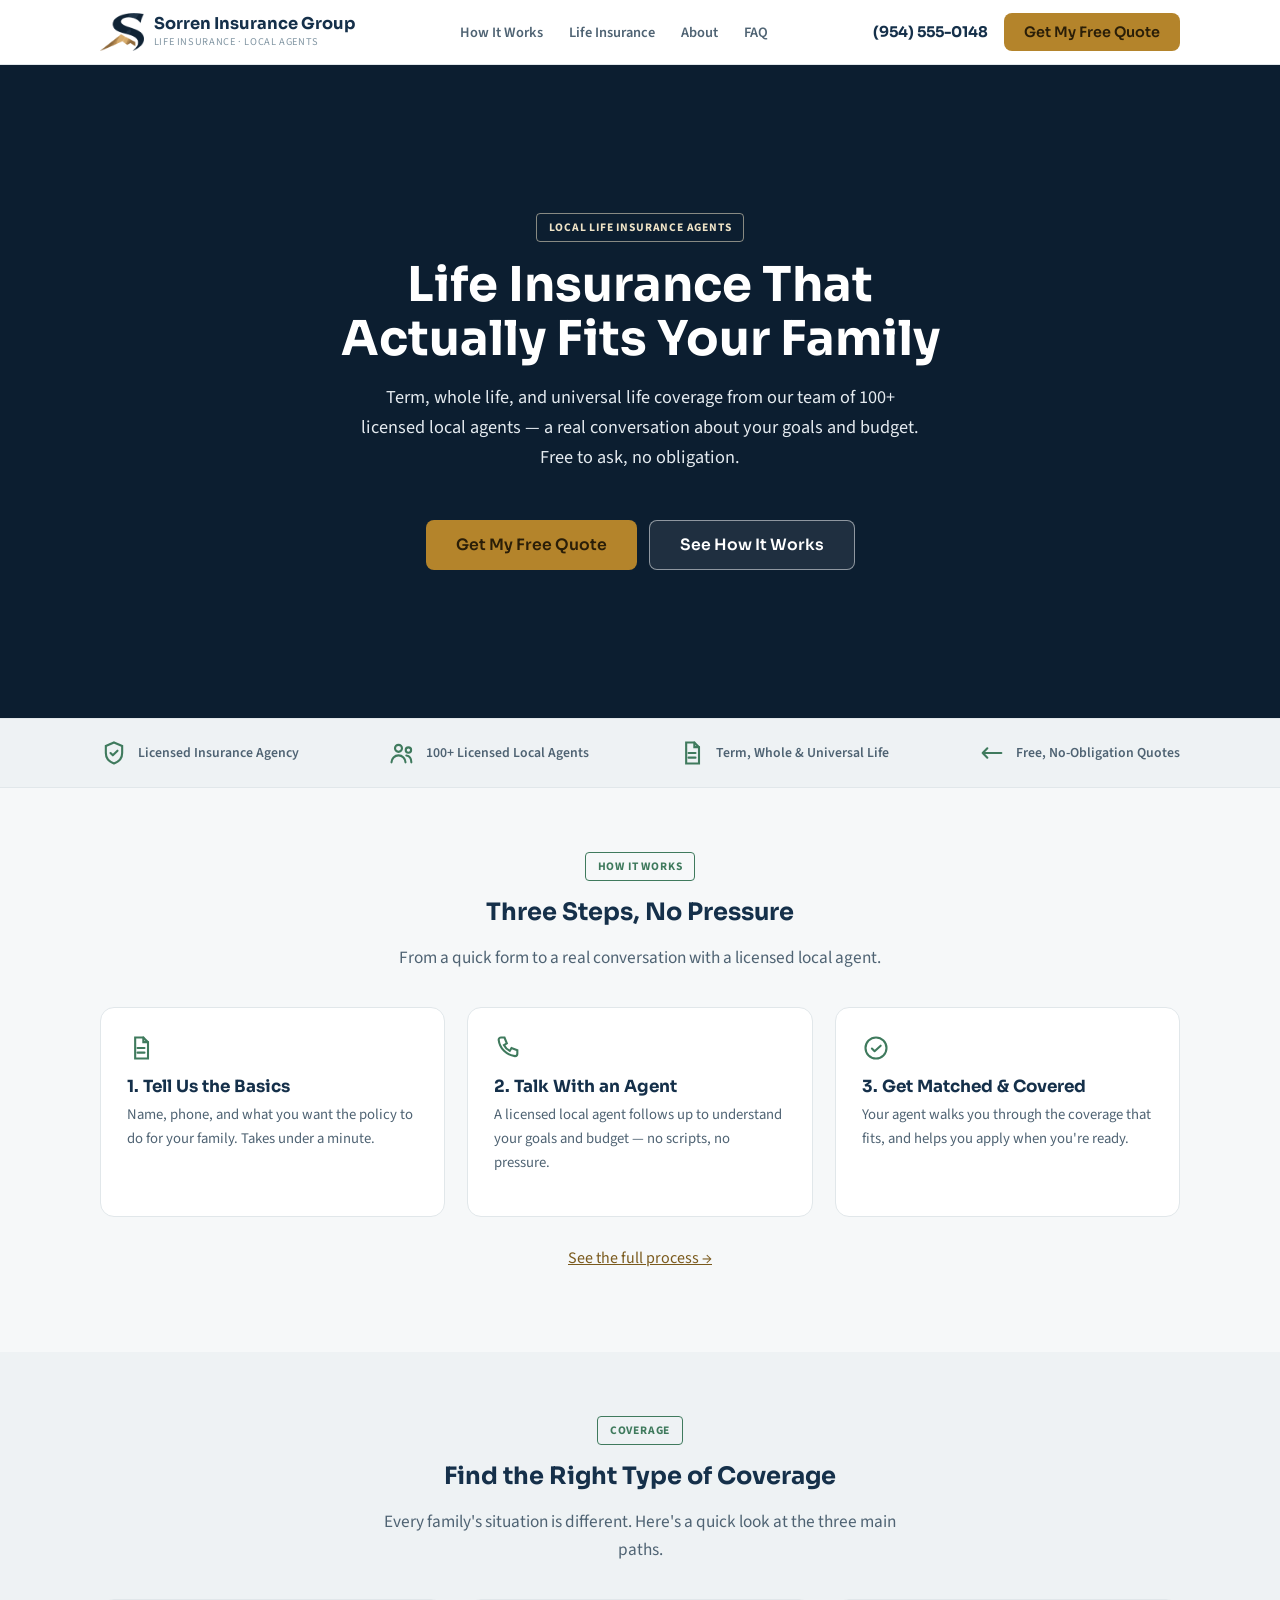
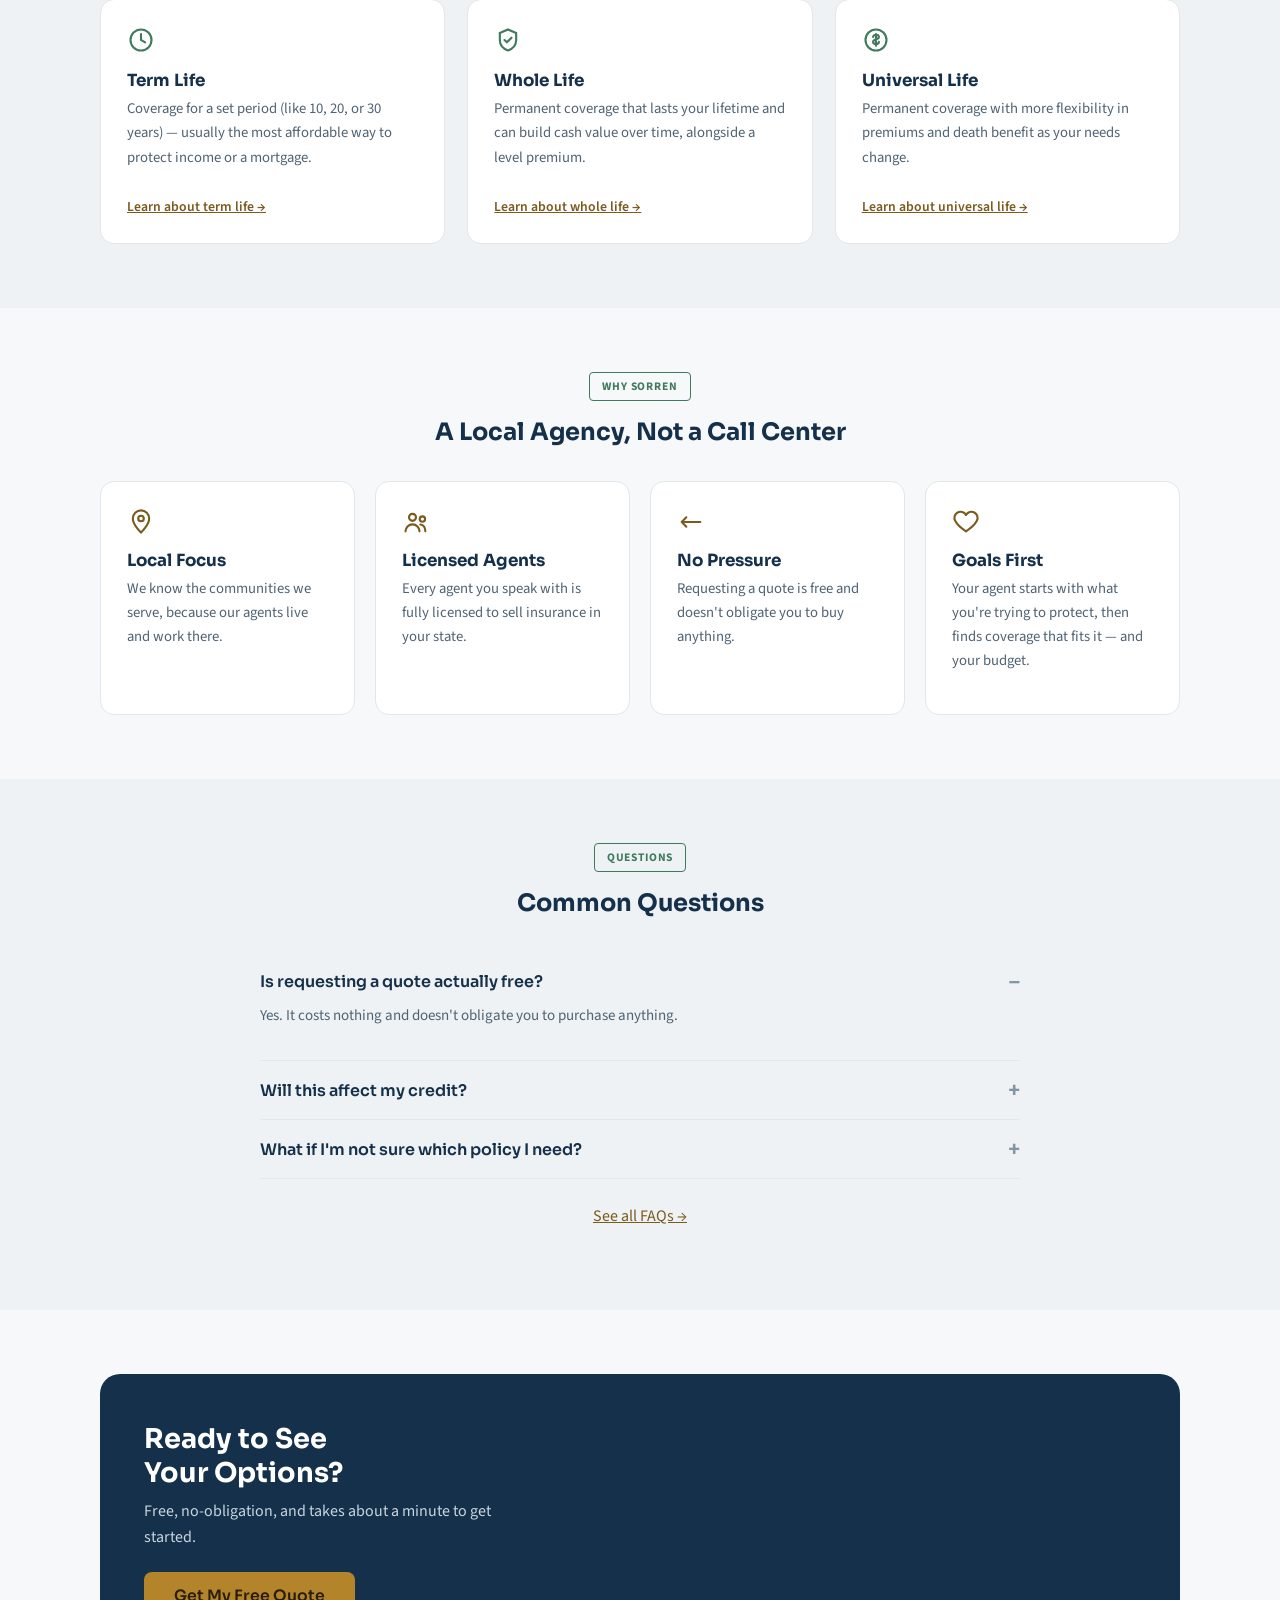
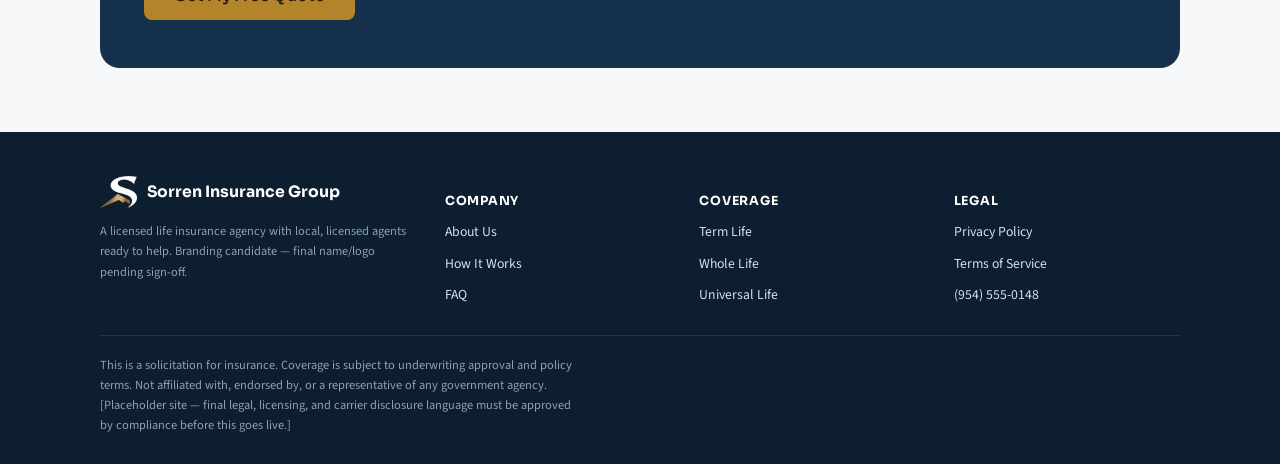
==== commit 6498a10f: "Add Sorren logo: header, favicon, and touch icon on all pages" ====
--- a/index.html
+++ b/index.html
@@ -63,7 +63,7 @@
   header.site{ border-bottom:1px solid var(--line); background:var(--surface); position:sticky; top:0; z-index:20; }
   .nav-row{ display:flex; align-items:center; justify-content:space-between; gap:20px; padding-block:13px; }
   .brand{ display:flex; align-items:center; gap:10px; text-decoration:none; flex:none; }
-  .brand img{ width:32px; height:34px; display:block; }
+  .brand img{ width:auto; height:38px; display:block; }
   .brand-name{ font-family:var(--font-head); font-weight:700; font-size:1.02rem; color:var(--ink); line-height:1.15; }
   .brand-sub{ font-size:.65rem; color:var(--ink-faint); letter-spacing:.06em; text-transform:uppercase; }
   nav.main-nav{ display:flex; align-items:center; gap:26px; }
@@ -132,7 +132,7 @@
   .footer-grid{ display:grid; grid-template-columns:1.4fr 1fr 1fr 1fr; gap:28px; padding-bottom:28px; }
   @media (max-width:760px){ .footer-grid{ grid-template-columns:1fr 1fr; } }
   .footer-brand{ display:flex; align-items:center; gap:10px; margin-bottom:10px; }
-  .footer-brand img{ width:26px; height:28px; }
+  .footer-brand img{ width:auto; height:32px; }
   .footer-brand-name{ font-family:var(--font-head); font-weight:700; color:#fff; font-size:.98rem; }
   footer.site h4{ font-family:var(--font-head); color:#fff; font-size:.78rem; text-transform:uppercase; letter-spacing:.06em; margin-bottom:12px; }
   footer.site ul{ list-style:none; padding:0; margin:0; display:flex; flex-direction:column; gap:9px; }
@@ -180,13 +180,14 @@
 
 </style>
 <link rel="stylesheet" href="https://fonts.googleapis.com/css2?family=Sora:wght@600;700;800&family=Source+Sans+3:wght@400;500;600&display=swap">
+<link rel="icon" href="/favicon.ico" sizes="any"><link rel="icon" type="image/png" sizes="48x48" href="/favicon-48.png"><link rel="apple-touch-icon" href="/apple-touch-icon.png">
 </head>
 <body>
 
 <header class="site">
   <div class="wrap nav-row">
     <a class="brand" href="index.html">
-      <img src="[data-uri]" alt="Sorren Insurance Group" class="" width="39" height="34">
+      <img src="logo-header.png" alt="Sorren Insurance Group" width="44" height="38">
       <div>
         <div class="brand-name">Sorren Insurance Group</div>
         <div class="brand-sub">Life Insurance · Local Agents</div>
@@ -378,7 +379,7 @@
     <div class="footer-grid">
       <div>
         <div class="footer-brand">
-          <img src="[data-uri]" alt="Sorren Insurance Group" class="" width="32" height="28">
+          <img src="logo-light.png" alt="Sorren Insurance Group" width="37" height="32">
           <div class="footer-brand-name">Sorren Insurance Group</div>
         </div>
         <p class="fine">A licensed life insurance agency with local, licensed agents ready to help. Branding candidate — final name/logo pending sign-off.</p>
@@ -414,5 +415,6 @@
   </div>
 </footer>
 
+<script src="tracking.js" defer></script>
 </body>
 </html>
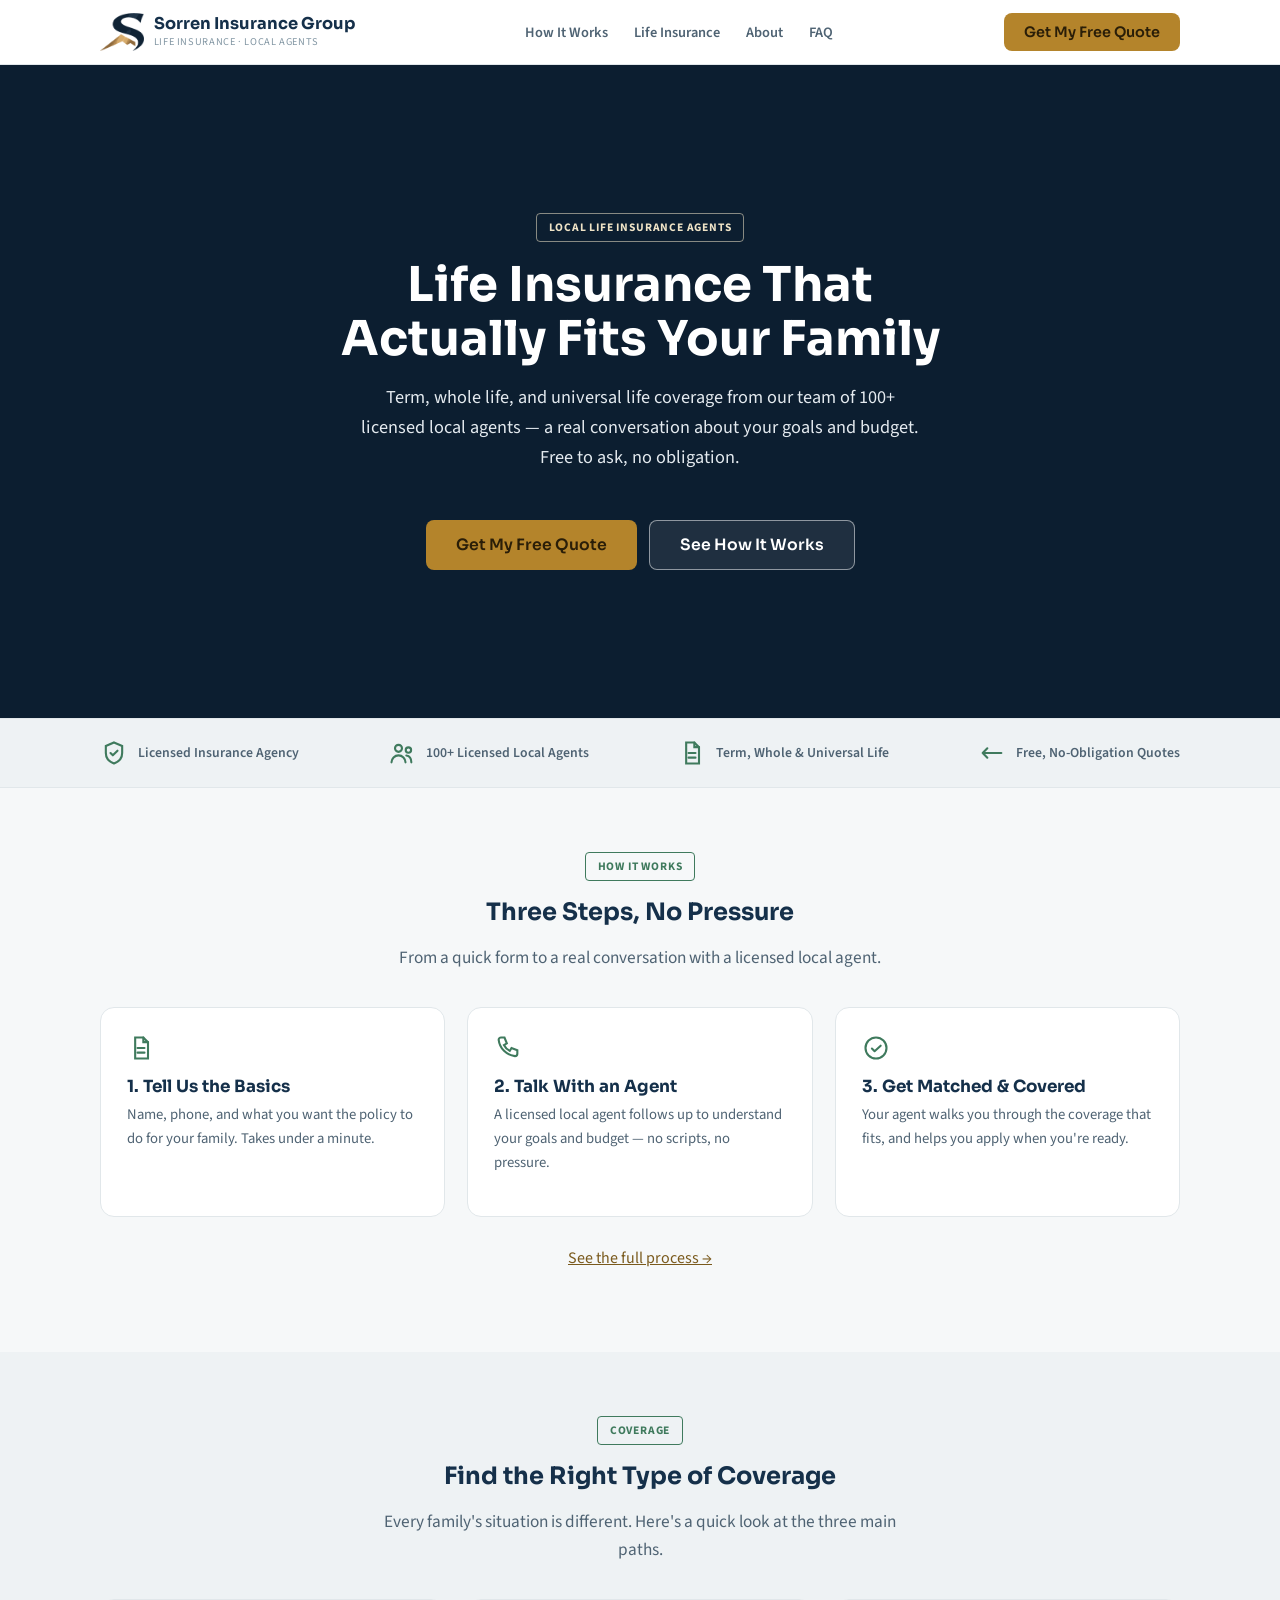
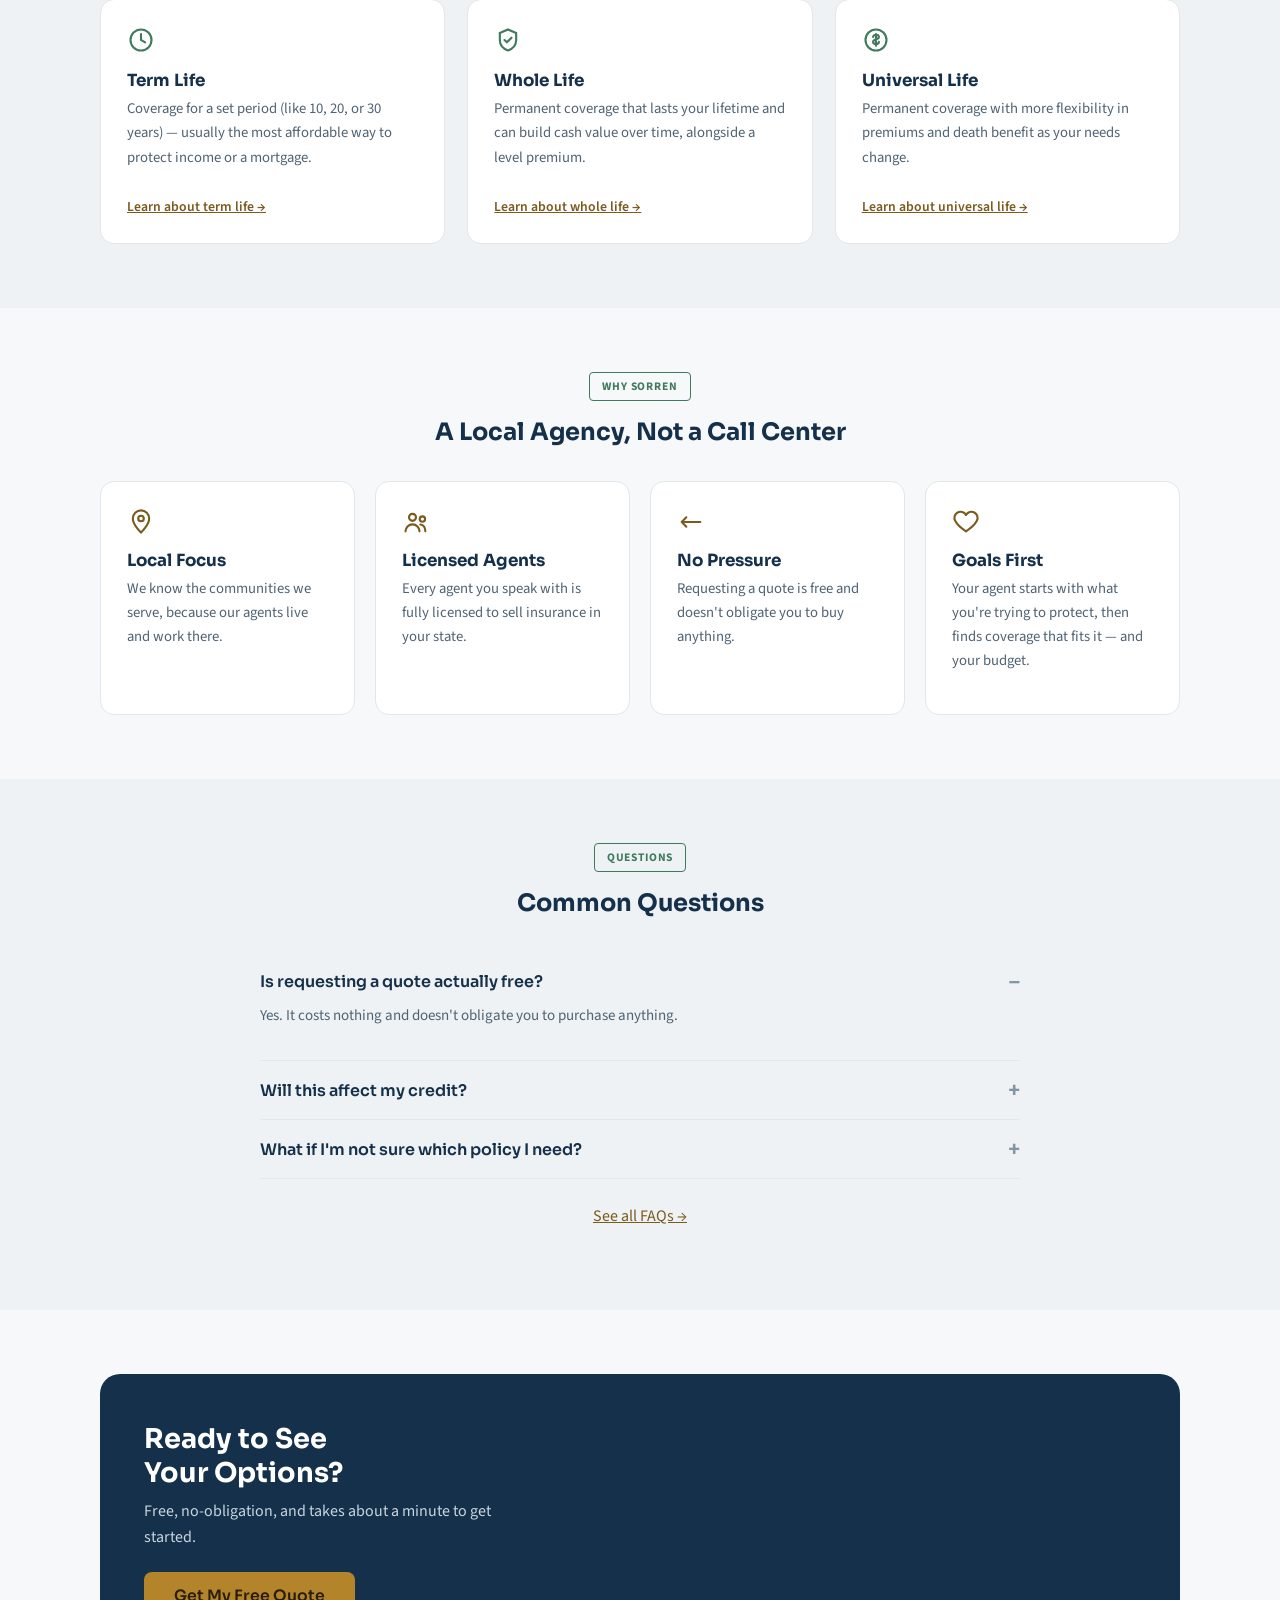
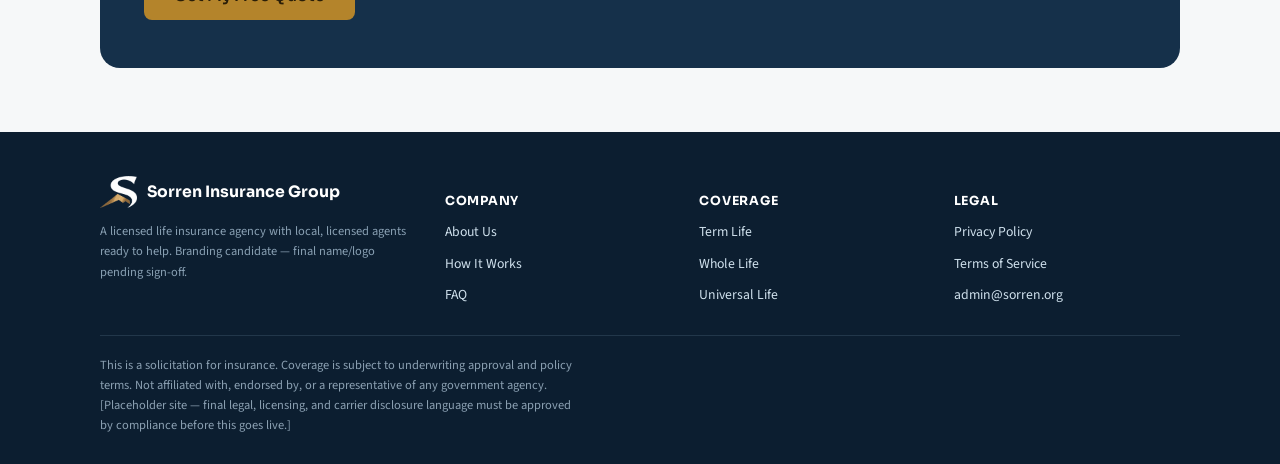
==== commit 5460f80a: "Remove placeholder phone number; show admin@sorren.org and legal name in footers" ====
--- a/index.html
+++ b/index.html
@@ -200,7 +200,6 @@
       <a href="faq.html">FAQ</a>
     </nav>
     <div class="nav-right">
-      <a class="nav-phone" href="tel:19545550148">(954) 555-0148</a>
       <a class="btn btn-primary" href="get-quote.html">Get My Free Quote</a>
     </div>
   </div>
@@ -403,9 +402,9 @@
       <div>
         <h4>Legal</h4>
         <ul>
-          <li><a href="https://claude.ai/artifact/PqxRA8TkkdFFUXMsoxkQbB" target="_blank">Privacy Policy</a></li>
-          <li><a href="https://claude.ai/artifact/SQXw7WWqdVjv9NLFaGHkBw" target="_blank">Terms of Service</a></li>
-          <li><a href="tel:19545550148">(954) 555-0148</a></li>
+          <li><a href="privacy.html">Privacy Policy</a></li>
+          <li><a href="terms.html">Terms of Service</a></li>
+          <li><a href="mailto:admin@sorren.org">admin@sorren.org</a></li>
         </ul>
       </div>
     </div>
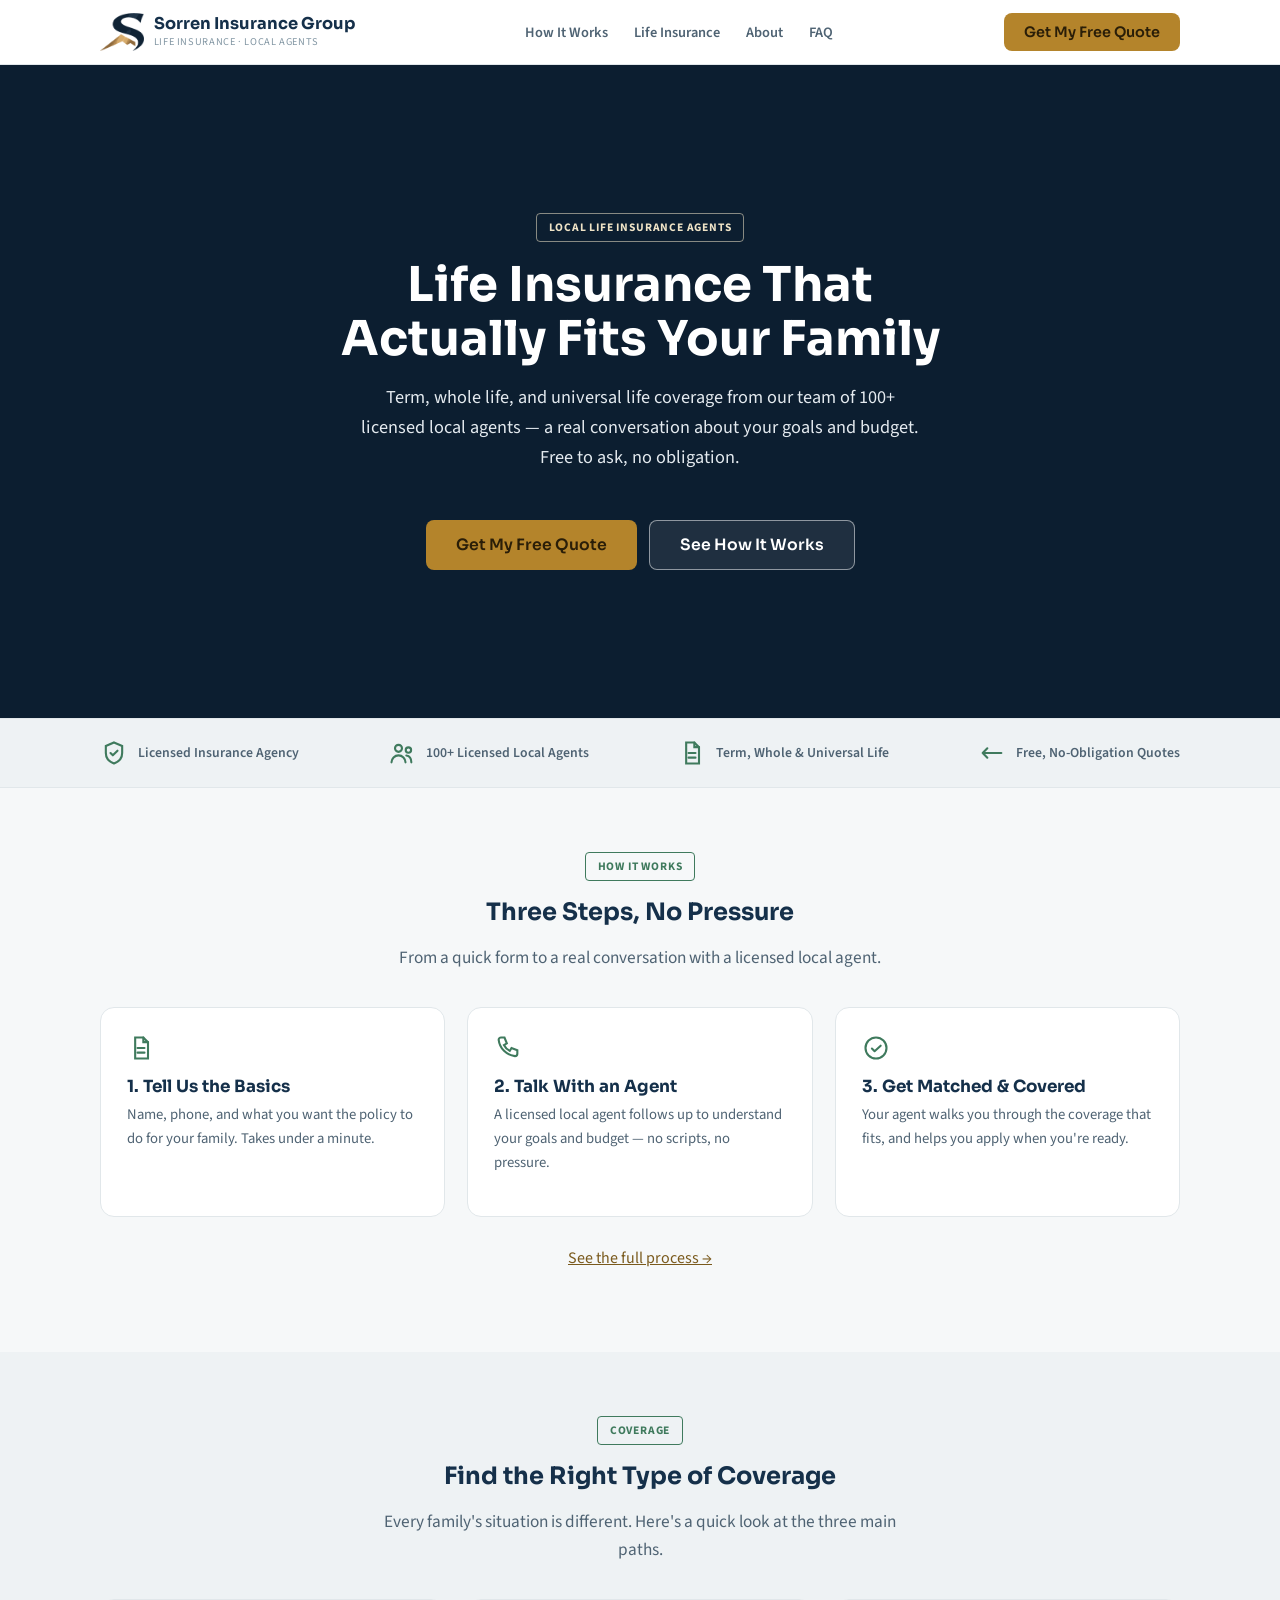
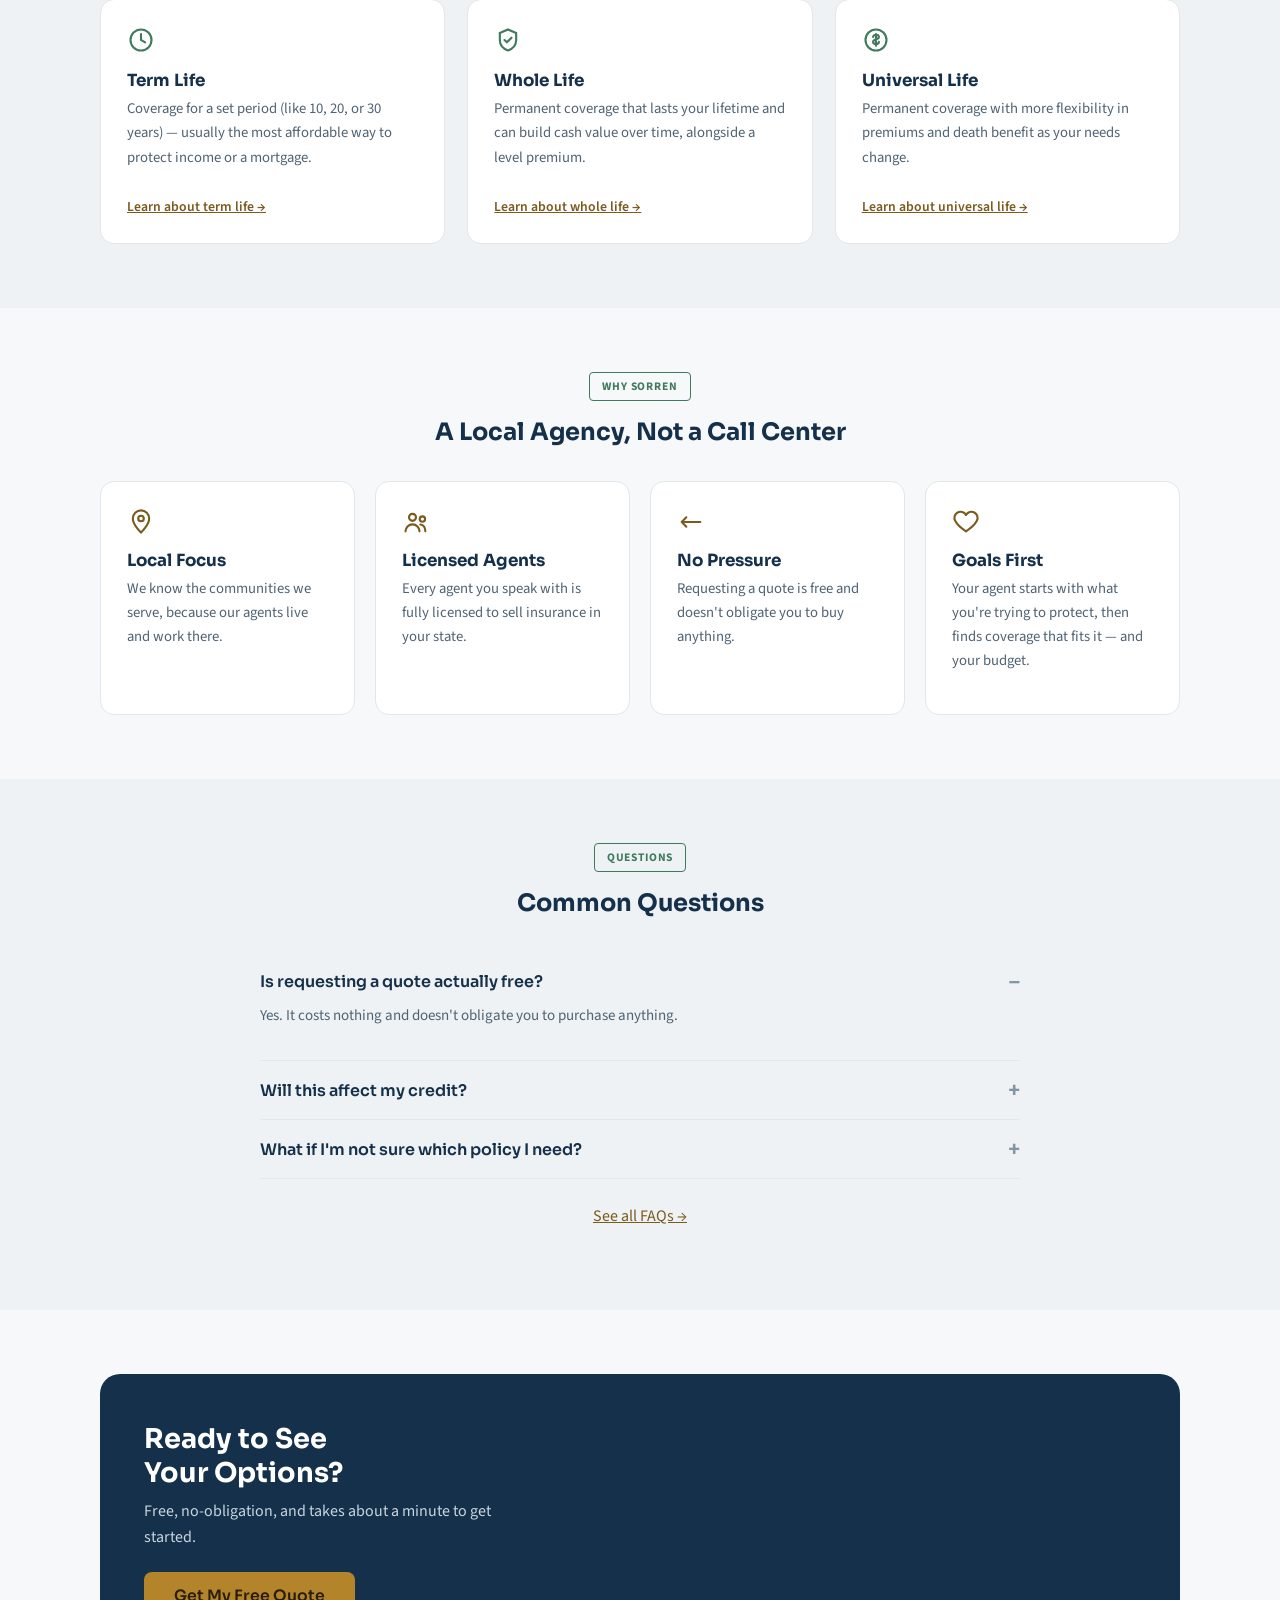
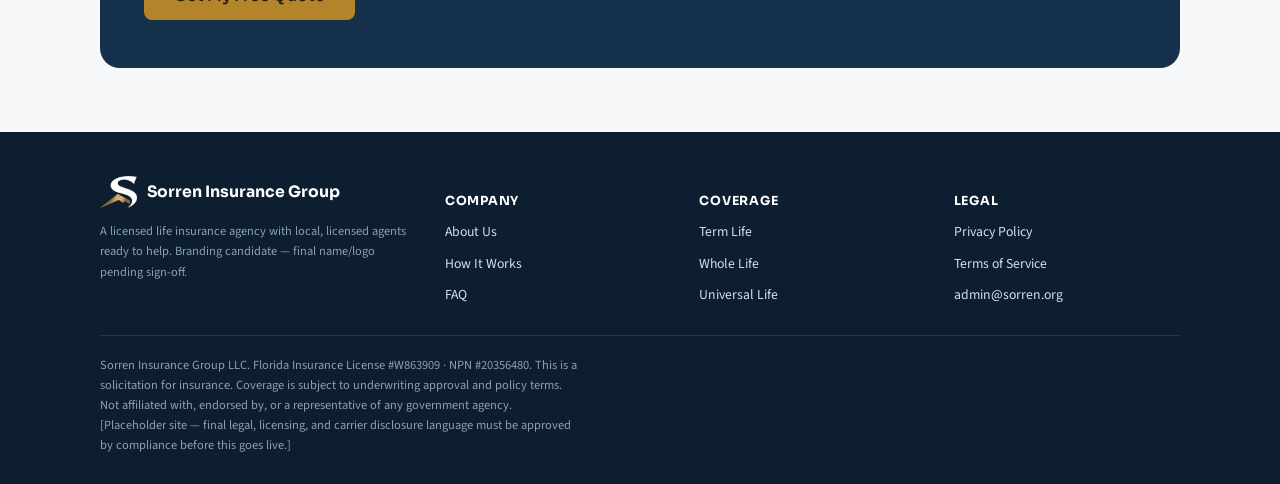
==== commit 9fca5955: "Add Florida license and NPN, and the LLC name, to all footers" ====
--- a/index.html
+++ b/index.html
@@ -409,7 +409,7 @@
       </div>
     </div>
     <div class="footer-bottom">
-      <div class="footer-legal">This is a solicitation for insurance. Coverage is subject to underwriting approval and policy terms. Not affiliated with, endorsed by, or a representative of any government agency. [Placeholder site — final legal, licensing, and carrier disclosure language must be approved by compliance before this goes live.]</div>
+      <div class="footer-legal">Sorren Insurance Group LLC. Florida Insurance License #W863909 · NPN #20356480. This is a solicitation for insurance. Coverage is subject to underwriting approval and policy terms. Not affiliated with, endorsed by, or a representative of any government agency. [Placeholder site — final legal, licensing, and carrier disclosure language must be approved by compliance before this goes live.]</div>
     </div>
   </div>
 </footer>
